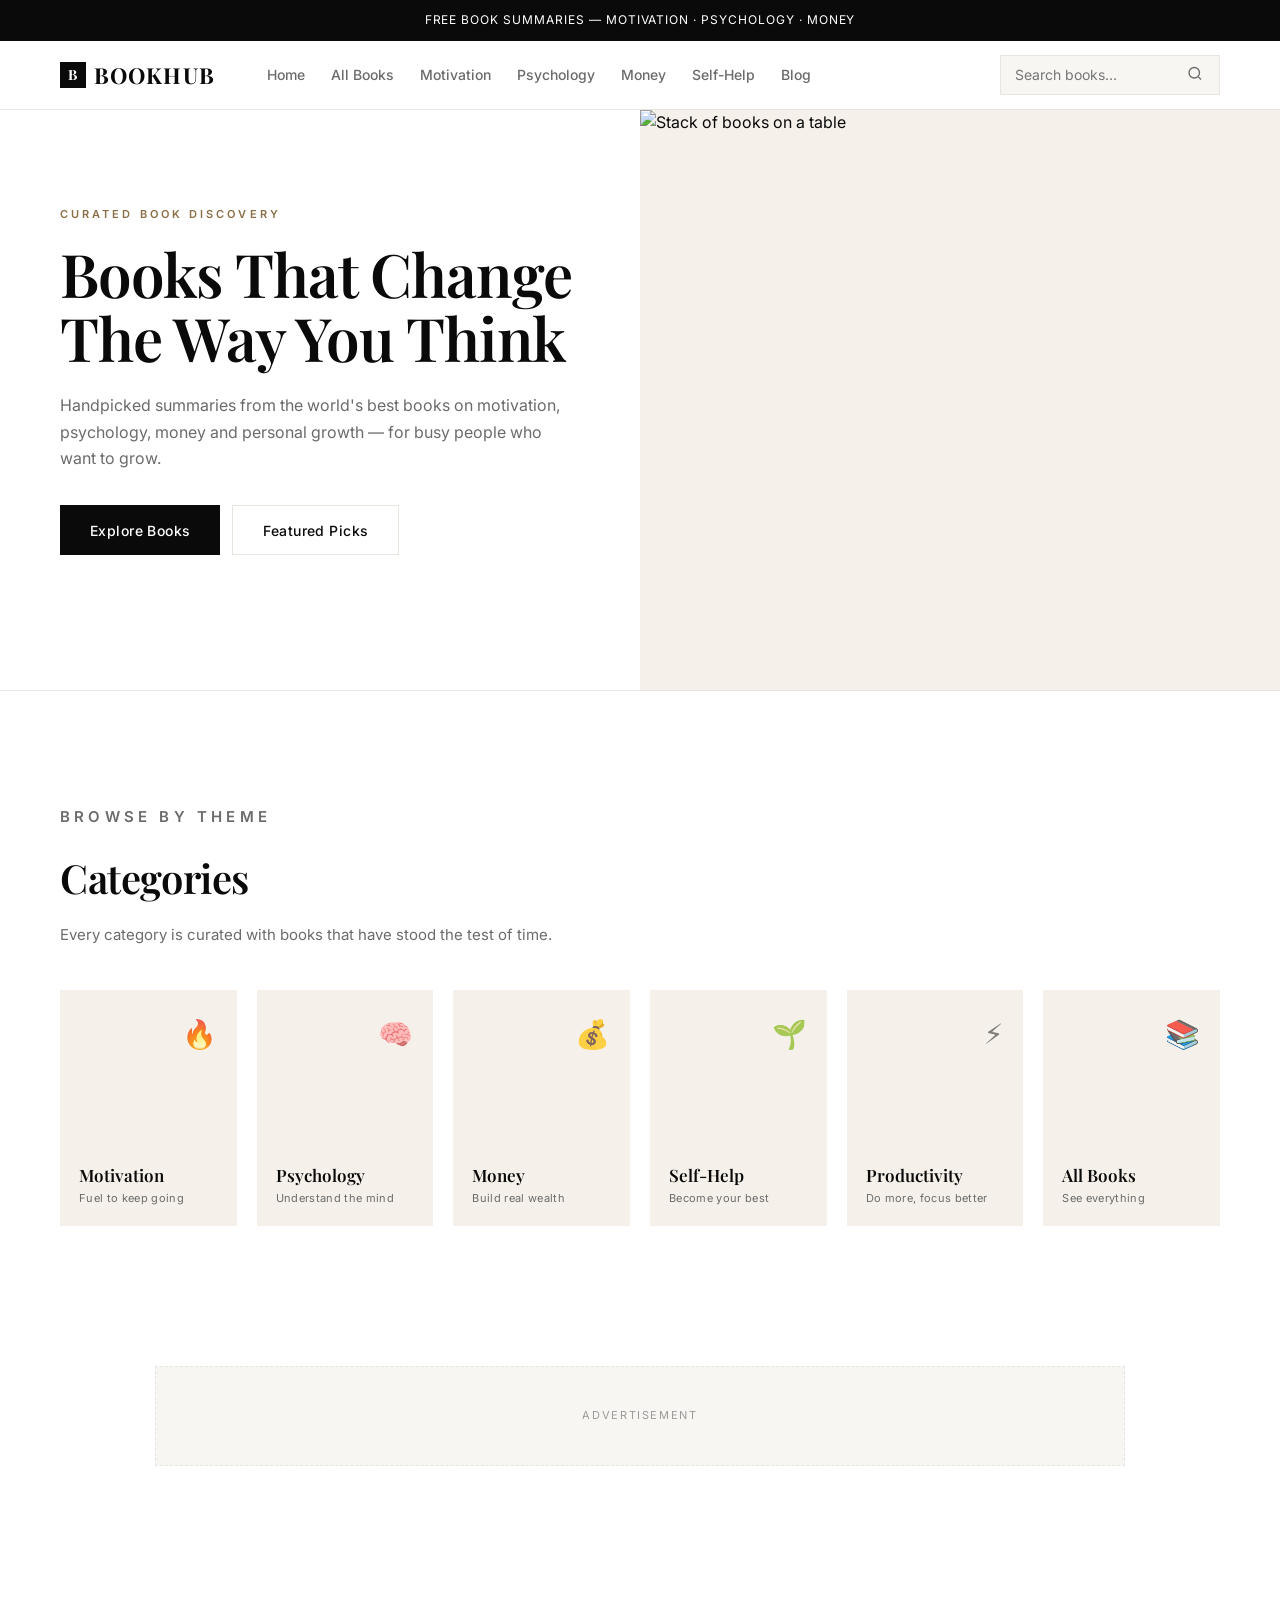
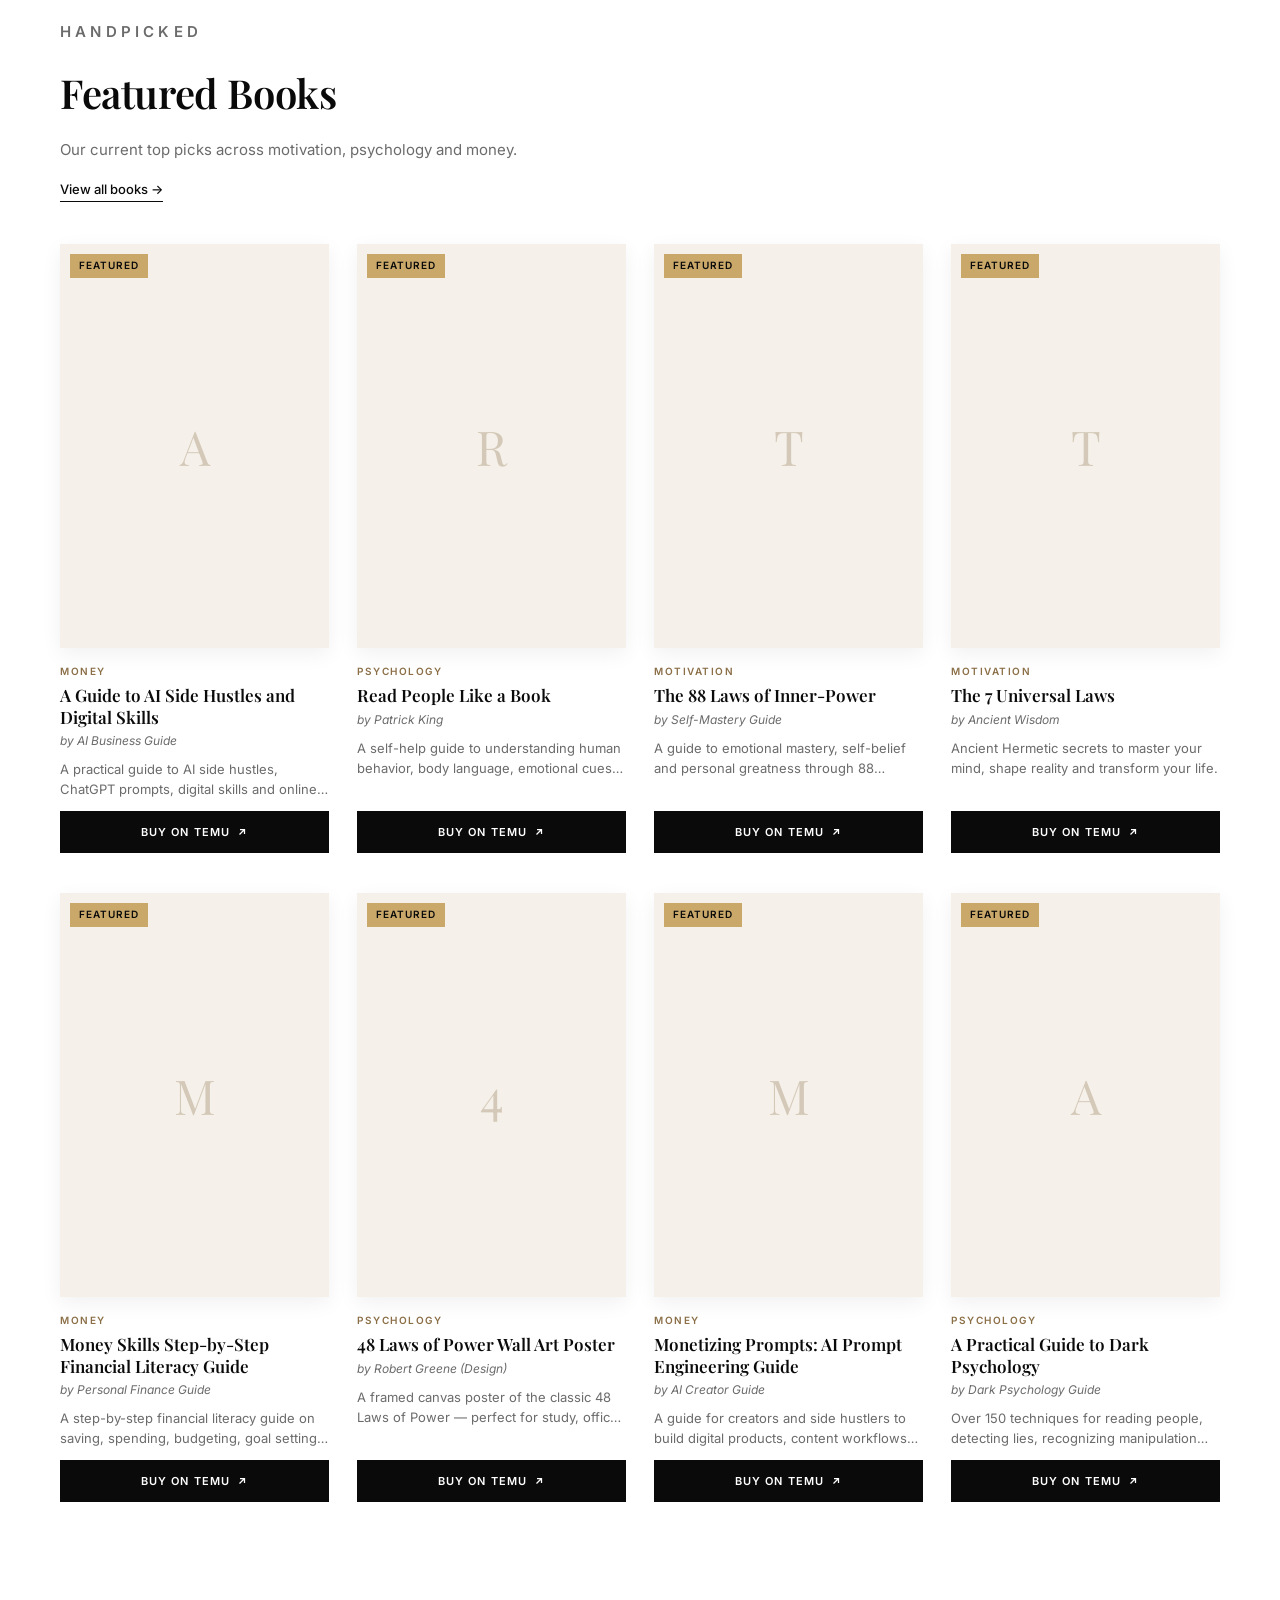
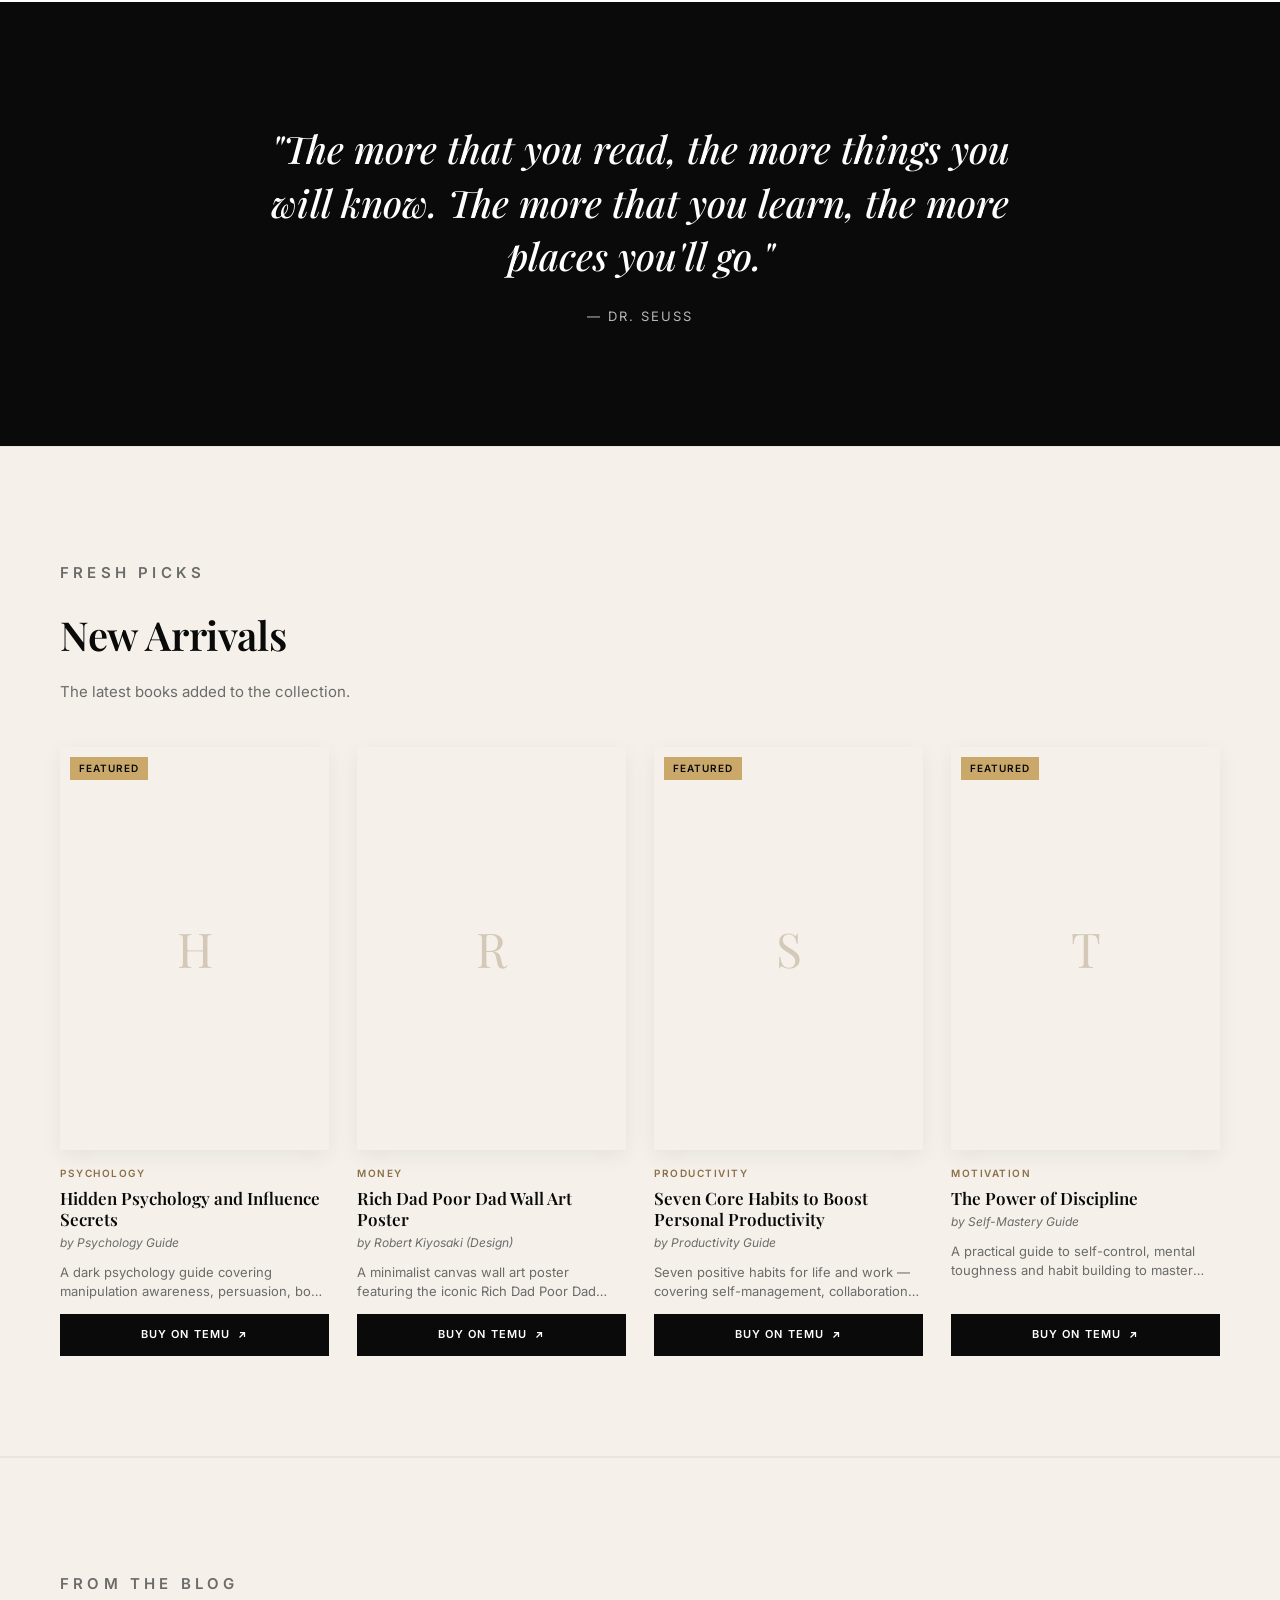
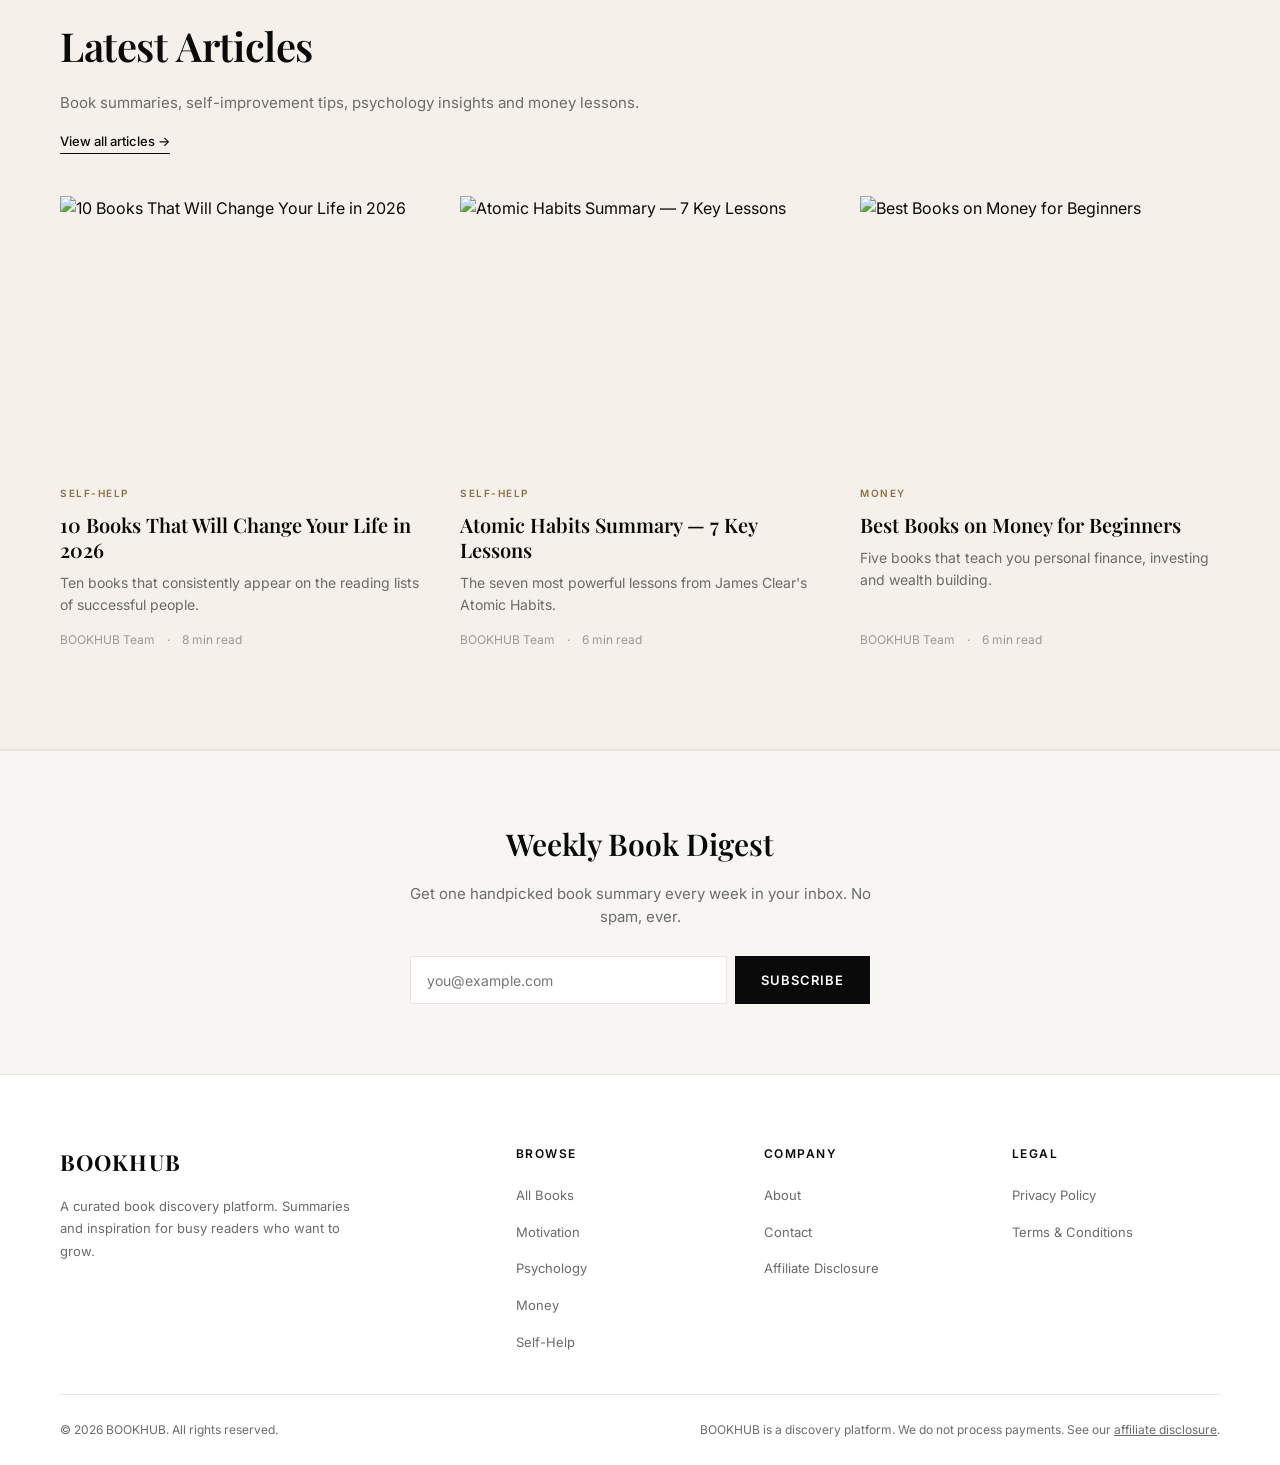
==== index.html @ 914183ea "Add blog preview styles to index.html" ====
<!DOCTYPE html>
<html lang="en">
<head>
<meta charset="UTF-8" /> 
<meta name="google-site-verification" content="kpouykQQ0sLMFYO0B4HqTZyWPnp_AxII4CMEZv9MTbM" />
<meta name="viewport" content="width=device-width, initial-scale=1.0" />
<title>BOOKHUB — Book Summaries, Motivation & Self-Improvement</title>
<meta name="description" content="BOOKHUB is a curated book discovery platform. Read summaries of the best self-help, psychology, money and motivation books." />
<meta name="theme-color" content="#ffffff" />

<!-- Open Graph -->
<meta property="og:title" content="BOOKHUB — Book Summaries & Self-Improvement" />
<meta property="og:description" content="Discover the best books on motivation, psychology and money — summarized for busy people." />
<meta property="og:type" content="website" />

<!-- Google Fonts -->
<link rel="preconnect" href="https://fonts.googleapis.com">
<link rel="preconnect" href="https://fonts.gstatic.com" crossorigin>
<link href="https://fonts.googleapis.com/css2?family=Inter:wght@400;500;600;700&family=Playfair+Display:wght@500;600;700&display=swap" rel="stylesheet">

<style>
  /* ═══════════════════════════════════════════
     CHANGE COLORS HERE (only this block)
     ═══════════════════════════════════════════ */
  :root {
    --brand: #0a0a0a;
    --accent: #8b6f47;
    --sale: #b91c1c;
    --surface: #ffffff;
    --surface-muted: #f7f6f3;
    --surface-warm: #f5f1ea;
    --border: #e8e5de;
    --ink: #0a0a0a;
    --ink-muted: #6b6b6b;
    --ink-soft: #9a9a9a;
    --gold: #c9a86a;
  }

  * { box-sizing: border-box; margin: 0; padding: 0; }

  html { scroll-behavior: smooth; -webkit-text-size-adjust: 100%; }

  body {
    font-family: 'Inter', system-ui, -apple-system, sans-serif;
    background: var(--surface);
    color: var(--ink);
    line-height: 1.55;
    -webkit-font-smoothing: antialiased;
  }

  a { color: inherit; text-decoration: none; }
  img { max-width: 100%; display: block; }
  button { font-family: inherit; cursor: pointer; border: none; background: none; }
  input, textarea { font-family: inherit; }

  .container { max-width: 1200px; margin: 0 auto; padding: 0 20px; }

  /* ═══ ANNOUNCEMENT BAR ═══ */
  .announcement {
    background: var(--brand);
    color: white;
    text-align: center;
    font-size: 12px;
    letter-spacing: 0.08em;
    padding: 11px 16px;
    text-transform: uppercase;
  }

  /* ═══ HEADER ═══ */
  header {
    position: sticky;
    top: 0;
    background: rgba(255,255,255,0.96);
    backdrop-filter: blur(12px);
    -webkit-backdrop-filter: blur(12px);
    border-bottom: 1px solid var(--border);
    z-index: 100;
  }

  .nav-inner {
    height: 68px;
    display: flex;
    align-items: center;
    gap: 12px;
  }

  .logo {
    font-family: 'Playfair Display', serif;
    font-size: 22px;
    letter-spacing: 0.05em;
    font-weight: 700;
    display: flex;
    align-items: center;
    gap: 8px;
  }

  .logo-icon {
    width: 26px;
    height: 26px;
    background: var(--brand);
    color: white;
    display: flex;
    align-items: center;
    justify-content: center;
    font-family: 'Playfair Display', serif;
    font-size: 14px;
  }

  .nav-links {
    display: none;
    gap: 26px;
    margin-left: 40px;
  }

  .nav-links a {
    font-size: 14px;
    color: var(--ink-muted);
    transition: color 0.2s;
    font-weight: 500;
  }

  .nav-links a:hover { color: var(--ink); }

  .nav-right { margin-left: auto; display: flex; gap: 12px; align-items: center; }

  .search-box { display: none; position: relative; }

  .search-box input {
    height: 40px;
    width: 220px;
    border: 1px solid var(--border);
    background: var(--surface-muted);
    padding: 0 36px 0 14px;
    font-size: 14px;
    outline: none;
    border-radius: 0;
  }

  .search-box input:focus { border-color: var(--ink); background: white; }

  .search-box button {
    position: absolute;
    right: 10px;
    top: 50%;
    transform: translateY(-50%);
    padding: 6px;
    color: var(--ink-muted);
  }

  .menu-btn { padding: 8px; display: block; }

  @media (min-width: 900px) {
    .nav-links { display: flex; }
    .search-box { display: block; }
    .menu-btn { display: none; }
  }

  /* ═══ MOBILE MENU ═══ */
  .mobile-menu {
    position: fixed;
    inset: 0;
    background: var(--surface);
    z-index: 200;
    display: none;
    flex-direction: column;
    overflow-y: auto;
  }

  .mobile-menu.open { display: flex; }

  .mobile-menu-header {
    height: 68px;
    display: flex;
    align-items: center;
    justify-content: space-between;
    padding: 0 20px;
    border-bottom: 1px solid var(--border);
    flex-shrink: 0;
  }

  .mobile-search {
    padding: 16px 20px;
    border-bottom: 1px solid var(--border);
    flex-shrink: 0;
  }

  .mobile-search input {
    width: 100%;
    height: 46px;
    border: 1px solid var(--border);
    background: var(--surface-muted);
    padding: 0 14px;
    font-size: 15px;
    outline: none;
  }

  .mobile-menu nav {
    padding: 12px 20px;
    display: flex;
    flex-direction: column;
    flex: 1;
  }

  .mobile-menu nav a {
    padding: 16px 0;
    font-size: 16px;
    border-bottom: 1px solid var(--border);
    font-weight: 500;
  }

  /* ═══ HERO ═══ */
  .hero { border-bottom: 1px solid var(--border); background: var(--surface); }

  .hero-inner { display: grid; grid-template-columns: 1fr; }

  .hero-content { padding: 56px 20px; }

  .eyebrow {
    font-size: 11px;
    letter-spacing: 0.28em;
    text-transform: uppercase;
    color: var(--accent);
    margin-bottom: 18px;
    font-weight: 600;
  }

  .hero h1 {
    font-family: 'Playfair Display', serif;
    font-size: 40px;
    line-height: 1.08;
    letter-spacing: -0.015em;
    font-weight: 600;
  }

  .hero p.lead {
    margin-top: 22px;
    color: var(--ink-muted);
    font-size: 16px;
    max-width: 500px;
    line-height: 1.65;
  }

  .hero-buttons { margin-top: 34px; display: flex; flex-wrap: wrap; gap: 12px; }

  .btn {
    display: inline-flex;
    align-items: center;
    justify-content: center;
    height: 50px;
    padding: 0 30px;
    font-size: 14px;
    letter-spacing: 0.03em;
    transition: all 0.2s;
    font-weight: 500;
  }

  .btn-primary { background: var(--brand); color: white; }
  .btn-primary:hover { background: var(--accent); }
  .btn-outline { border: 1px solid var(--border); color: var(--ink); background: white; }
  .btn-outline:hover { border-color: var(--ink); }

  .hero-image {
    aspect-ratio: 4/5;
    background: var(--surface-warm);
    position: relative;
    overflow: hidden;
    display: flex;
    align-items: center;
    justify-content: center;
  }

  .hero-image img { width: 100%; height: 100%; object-fit: cover; }

  @media (min-width: 900px) {
    .hero-inner { grid-template-columns: 1fr 1fr; }
    .hero-content { padding: 96px 60px; }
    .hero h1 { font-size: 60px; }
    .hero-image { aspect-ratio: auto; min-height: 580px; }
  }

  /* ═══ SECTIONS ═══ */
  section.block { padding: 64px 0; }

  .section-head { margin-bottom: 42px; }
  .section-head.center { text-align: center; }
  .section-head.center p { margin-left: auto; margin-right: auto; }

  .section-head h2 {
    font-family: 'Playfair Display', serif;
    font-size: 30px;
    font-weight: 600;
    margin-top: 10px;
    letter-spacing: -0.01em;
  }

  .section-head p {
    margin-top: 14px;
    color: var(--ink-muted);
    max-width: 620px;
    font-size: 15px;
    line-height: 1.65;
  }

  .section-head .action {
    display: inline-block;
    margin-top: 16px;
    font-size: 13px;
    border-bottom: 1px solid var(--ink);
    padding-bottom: 2px;
    font-weight: 500;
  }

  @media (min-width: 900px) {
    .section-head h2 { font-size: 40px; }
    section.block { padding: 100px 0; }
  }

  /* ═══ CATEGORY GRID ═══ */
  .category-grid {
    display: grid;
    grid-template-columns: repeat(2, 1fr);
    gap: 14px;
  }

  @media (min-width: 640px) {
    .category-grid { grid-template-columns: repeat(3, 1fr); gap: 20px; }
  }

  @media (min-width: 1000px) {
    .category-grid { grid-template-columns: repeat(6, 1fr); }
  }

  .category-card {
    position: relative;
    aspect-ratio: 3/4;
    background: var(--surface-warm);
    overflow: hidden;
    display: flex;
    align-items: flex-end;
    padding: 18px;
    transition: transform 0.3s;
    border: 1px solid transparent;
  }

  .category-card:hover { transform: translateY(-4px); border-color: var(--border); }

  .category-card .cat-emoji {
    position: absolute;
    top: 18px;
    right: 18px;
    font-size: 28px;
    opacity: 0.85;
  }

  .category-card h3 {
    font-family: 'Playfair Display', serif;
    font-size: 17px;
    font-weight: 600;
    line-height: 1.2;
  }

  .category-card span {
    font-size: 11px;
    color: var(--ink-muted);
    display: block;
    margin-top: 4px;
    letter-spacing: 0.03em;
  }

  /* ═══ BOOK GRID ═══ */
  .book-grid {
    display: grid;
    grid-template-columns: repeat(2, 1fr);
    gap: 20px 14px;
  }

  @media (min-width: 640px) {
    .book-grid { grid-template-columns: repeat(3, 1fr); gap: 30px 22px; }
  }

  @media (min-width: 1000px) {
    .book-grid { grid-template-columns: repeat(4, 1fr); gap: 40px 28px; }
  }

  .book-card { display: flex; flex-direction: column; cursor: pointer; }

  .book-cover {
    position: relative;
    aspect-ratio: 2/3;
    background: var(--surface-warm);
    overflow: hidden;
    box-shadow: 0 6px 20px rgba(0,0,0,0.06);
    transition: transform 0.4s, box-shadow 0.4s;
  }

  .book-card:hover .book-cover {
    transform: translateY(-6px);
    box-shadow: 0 12px 30px rgba(0,0,0,0.12);
  }

  .book-cover img { width: 100%; height: 100%; object-fit: cover; }

  .book-cover .placeholder {
    position: absolute;
    inset: 0;
    display: flex;
    align-items: center;
    justify-content: center;
    font-family: 'Playfair Display', serif;
    font-size: 48px;
    color: var(--accent);
    opacity: 0.3;
  }

  .book-badge {
    position: absolute;
    top: 10px;
    left: 10px;
    background: var(--brand);
    color: white;
    font-size: 10px;
    letter-spacing: 0.1em;
    padding: 4px 9px;
    text-transform: uppercase;
    font-weight: 600;
  }

  .book-badge.gold { background: var(--gold); color: #0a0a0a; }

  .book-info { padding-top: 16px; display: flex; flex-direction: column; flex: 1; }

  .book-category {
    font-size: 10px;
    letter-spacing: 0.15em;
    text-transform: uppercase;
    color: var(--accent);
    font-weight: 600;
    margin-bottom: 6px;
  }

  .book-info h3 {
    font-family: 'Playfair Display', serif;
    font-size: 17px;
    font-weight: 600;
    line-height: 1.25;
  }

  .book-author {
    font-size: 12px;
    color: var(--ink-muted);
    margin-top: 4px;
    font-style: italic;
  }

  .book-summary {
    margin-top: 10px;
    font-size: 13px;
    color: var(--ink-muted);
    display: -webkit-box;
    -webkit-line-clamp: 2;
    -webkit-box-orient: vertical;
    overflow: hidden;
    line-height: 1.5;
  }

  .book-price {
    margin-top: 12px;
    display: flex;
    align-items: baseline;
    gap: 8px;
    font-size: 14px;
  }

  .book-price .current { font-weight: 600; }
  .book-price .original {
    font-size: 12px;
    color: var(--ink-soft);
    text-decoration: line-through;
  }

  .book-cta {
    margin-top: 14px;
    display: inline-flex;
    align-items: center;
    justify-content: center;
    height: 42px;
    background: var(--brand);
    color: white;
    font-size: 11px;
    letter-spacing: 0.1em;
    text-transform: uppercase;
    transition: background 0.2s;
    margin-top: auto;
    font-weight: 600;
    gap: 6px;
  }

  .book-cta:hover { background: var(--accent); }

  .book-cta.disabled {
    background: var(--surface-muted);
    color: var(--ink-soft);
    cursor: not-allowed;
  }

  /* ═══ FEATURED SECTION (warm background) ═══ */
  .warm-section {
    background: var(--surface-warm);
    border-top: 1px solid var(--border);
    border-bottom: 1px solid var(--border);
  }

  /* ═══ QUOTE SECTION ═══ */
  .quote-section {
    padding: 80px 20px;
    text-align: center;
    background: var(--brand);
    color: white;
  }

  .quote-section blockquote {
    font-family: 'Playfair Display', serif;
    font-size: 26px;
    line-height: 1.4;
    max-width: 780px;
    margin: 0 auto;
    font-weight: 500;
    font-style: italic;
  }

  .quote-section cite {
    display: block;
    margin-top: 24px;
    font-size: 13px;
    letter-spacing: 0.15em;
    text-transform: uppercase;
    opacity: 0.7;
    font-style: normal;
  }

  @media (min-width: 900px) {
    .quote-section { padding: 120px 20px; }
    .quote-section blockquote { font-size: 38px; }
  }

  /* ═══ NEWSLETTER ═══ */
  .newsletter {
    background: var(--surface-muted);
    border-top: 1px solid var(--border);
    padding: 70px 0;
    text-align: center;
  }

  .newsletter h2 {
    font-family: 'Playfair Display', serif;
    font-size: 30px;
    font-weight: 600;
  }

  .newsletter p {
    margin-top: 14px;
    color: var(--ink-muted);
    max-width: 480px;
    margin-left: auto;
    margin-right: auto;
    font-size: 15px;
  }

  .newsletter form {
    margin-top: 28px;
    display: flex;
    flex-direction: column;
    gap: 8px;
    max-width: 460px;
    margin-left: auto;
    margin-right: auto;
  }

  @media (min-width: 600px) { .newsletter form { flex-direction: row; } }

  .newsletter input {
    flex: 1;
    height: 48px;
    border: 1px solid var(--border);
    background: var(--surface);
    padding: 0 16px;
    font-size: 14px;
    outline: none;
  }

  .newsletter input:focus { border-color: var(--ink); }

  .newsletter button {
    height: 48px;
    padding: 0 26px;
    background: var(--brand);
    color: white;
    font-size: 13px;
    letter-spacing: 0.08em;
    text-transform: uppercase;
    font-weight: 600;
  }

  .newsletter button:hover { background: var(--accent); }

  /* ═══ FOOTER ═══ */
  footer { border-top: 1px solid var(--border); margin-top: 0; }

  .footer-grid {
    padding: 70px 0 40px;
    display: grid;
    grid-template-columns: 1fr;
    gap: 40px;
  }

  @media (min-width: 700px) {
    .footer-grid { grid-template-columns: 2fr 1fr 1fr 1fr; }
  }

  .footer-brand {
    font-family: 'Playfair Display', serif;
    font-size: 22px;
    font-weight: 700;
    letter-spacing: 0.05em;
    margin-bottom: 16px;
  }

  .footer-desc {
    font-size: 13px;
    color: var(--ink-muted);
    max-width: 300px;
    line-height: 1.7;
  }

  .footer-col h4 {
    font-size: 12px;
    font-weight: 600;
    margin-bottom: 18px;
    letter-spacing: 0.12em;
    text-transform: uppercase;
  }

  .footer-col ul { list-style: none; display: flex; flex-direction: column; gap: 12px; }

  .footer-col a {
    font-size: 13px;
    color: var(--ink-muted);
    transition: color 0.2s;
  }

  .footer-col a:hover { color: var(--ink); }

  .footer-bottom {
    border-top: 1px solid var(--border);
    padding: 26px 0;
    font-size: 12px;
    color: var(--ink-muted);
    display: flex;
    flex-direction: column;
    gap: 10px;
    justify-content: space-between;
  }

  @media (min-width: 700px) {
    .footer-bottom { flex-direction: row; align-items: center; }
  }

  /* ═══ PAGE CONTENT (about, privacy) ═══ */
  .page-content { max-width: 780px; margin: 0 auto; padding: 70px 20px; }

  .page-content h1 {
    font-family: 'Playfair Display', serif;
    font-size: 38px;
    font-weight: 600;
    margin-bottom: 28px;
    letter-spacing: -0.01em;
  }

  .page-content h2 {
    font-family: 'Playfair Display', serif;
    font-size: 22px;
    font-weight: 600;
    margin-top: 36px;
    margin-bottom: 14px;
  }

  .page-content p {
    color: var(--ink-muted);
    margin-bottom: 18px;
    line-height: 1.75;
    font-size: 15px;
  }

  .page-content a { text-decoration: underline; color: var(--ink); }

  /* ═══ BOOK DETAIL PAGE ═══ */
  .detail-grid {
    display: grid;
    grid-template-columns: 1fr;
    gap: 36px;
    padding: 40px 0;
  }

  @media (min-width: 800px) {
    .detail-grid { grid-template-columns: 340px 1fr; gap: 60px; padding: 60px 0; }
  }

  .detail-cover {
    aspect-ratio: 2/3;
    background: var(--surface-warm);
    box-shadow: 0 12px 40px rgba(0,0,0,0.12);
    overflow: hidden;
    position: relative;
  }

  .detail-cover img { width: 100%; height: 100%; object-fit: cover; }

  .detail-cover .placeholder {
    position: absolute;
    inset: 0;
    display: flex;
    align-items: center;
    justify-content: center;
    font-family: 'Playfair Display', serif;
    font-size: 80px;
    color: var(--accent);
    opacity: 0.3;
  }

  .detail-info h1 {
    font-family: 'Playfair Display', serif;
    font-size: 36px;
    font-weight: 600;
    line-height: 1.15;
    letter-spacing: -0.01em;
  }

  @media (min-width: 800px) { .detail-info h1 { font-size: 46px; } }

  .detail-author {
    margin-top: 12px;
    font-size: 15px;
    color: var(--ink-muted);
    font-style: italic;
  }

  .detail-meta {
    margin-top: 24px;
    display: flex;
    flex-wrap: wrap;
    gap: 10px;
  }

  .tag {
    font-size: 11px;
    letter-spacing: 0.12em;
    text-transform: uppercase;
    padding: 6px 12px;
    background: var(--surface-muted);
    border: 1px solid var(--border);
    font-weight: 600;
  }

  .detail-summary {
    margin-top: 28px;
    font-size: 16px;
    color: var(--ink-muted);
    line-height: 1.75;
  }

  .detail-full {
    margin-top: 26px;
    font-size: 15px;
    color: var(--ink);
    line-height: 1.8;
  }

  .detail-full h3 {
    font-family: 'Playfair Display', serif;
    font-size: 20px;
    font-weight: 600;
    margin-top: 28px;
    margin-bottom: 12px;
  }

  .detail-full ul { margin-left: 20px; margin-top: 10px; }
  .detail-full li { margin-bottom: 8px; color: var(--ink-muted); }

  .detail-cta-block {
    margin-top: 34px;
    padding: 26px;
    background: var(--surface-muted);
    border: 1px solid var(--border);
  }

  .detail-price {
    display: flex;
    align-items: baseline;
    gap: 10px;
    margin-bottom: 16px;
  }

  .detail-price .current {
    font-size: 26px;
    font-weight: 700;
    font-family: 'Playfair Display', serif;
  }

  .detail-price .original {
    font-size: 15px;
    color: var(--ink-soft);
    text-decoration: line-through;
  }

  .detail-price .save {
    font-size: 12px;
    color: var(--sale);
    font-weight: 600;
    letter-spacing: 0.05em;
    text-transform: uppercase;
  }

  .detail-cta {
    display: inline-flex;
    align-items: center;
    justify-content: center;
    gap: 8px;
    height: 56px;
    padding: 0 40px;
    background: var(--brand);
    color: white;
    font-size: 13px;
    letter-spacing: 0.12em;
    text-transform: uppercase;
    font-weight: 600;
    transition: background 0.2s;
    width: 100%;
  }

  .detail-cta:hover { background: var(--accent); }

  .detail-note {
    margin-top: 14px;
    font-size: 12px;
    color: var(--ink-soft);
    line-height: 1.6;
  }

  .back-btn {
    display: inline-flex;
    align-items: center;
    gap: 6px;
    font-size: 13px;
    color: var(--ink-muted);
    margin-bottom: 24px;
    cursor: pointer;
    font-weight: 500;
  }

  .back-btn:hover { color: var(--ink); }

  /* ═══ AD SLOT ═══ */
  .ad-slot {
    max-width: 970px;
    margin: 40px auto;
    padding: 20px;
    border: 1px dashed var(--border);
    text-align: center;
    color: var(--ink-soft);
    font-size: 11px;
    letter-spacing: 0.15em;
    text-transform: uppercase;
    min-height: 100px;
    display: flex;
    align-items: center;
    justify-content: center;
    background: var(--surface-muted);
  }

  /* ═══ PAGE VISIBILITY ═══ */
  .page { display: none; }
  .page.active { display: block; }

  /* ═══ FILTER BAR ═══ */
  .filter-bar {
    display: flex;
    flex-wrap: wrap;
    gap: 8px;
    margin-bottom: 32px;
    padding-bottom: 24px;
    border-bottom: 1px solid var(--border);
  }

  .filter-btn {
    font-size: 12px;
    letter-spacing: 0.08em;
    text-transform: uppercase;
    padding: 9px 16px;
    border: 1px solid var(--border);
    background: var(--surface);
    color: var(--ink-muted);
    font-weight: 600;
    transition: all 0.2s;
  }

  .filter-btn:hover { border-color: var(--ink); color: var(--ink); }
  .filter-btn.active { background: var(--brand); color: white; border-color: var(--brand); }

  /* ═══ EMPTY STATE ═══ */
  .empty-state {
    text-align: center;
    padding: 80px 20px;
    color: var(--ink-muted);
  }

  .empty-state h3 {
    font-family: 'Playfair Display', serif;
    font-size: 22px;
    margin-bottom: 10px;
    color: var(--ink);
    font-weight: 600;
  }

/* ═══ BLOG PREVIEW (homepage) ═══ */
.blog-preview-grid {
  display: grid;
  grid-template-columns: 1fr;
  gap: 28px;
}

@media (min-width: 640px) {
  .blog-preview-grid { grid-template-columns: repeat(2, 1fr); }
}

@media (min-width: 1000px) {
  .blog-preview-grid { grid-template-columns: repeat(3, 1fr); gap: 40px; }
}

.blog-preview-card {
  display: flex;
  flex-direction: column;
  cursor: pointer;
  transition: transform 0.3s;
}

.blog-preview-card:hover { transform: translateY(-4px); }

.blog-preview-cover {
  position: relative;
  aspect-ratio: 4/3;
  background: var(--surface-warm);
  overflow: hidden;
  margin-bottom: 20px;
}

.blog-preview-cover img {
  width: 100%;
  height: 100%;
  object-fit: cover;
  transition: transform 0.5s;
}

.blog-preview-card:hover .blog-preview-cover img { transform: scale(1.04); }

.blog-preview-cat {
  font-size: 10px;
  letter-spacing: 0.15em;
  text-transform: uppercase;
  color: var(--accent);
  font-weight: 600;
  margin-bottom: 10px;
}

.blog-preview-card h3 {
  font-family: 'Playfair Display', serif;
  font-size: 20px;
  font-weight: 600;
  line-height: 1.25;
  margin-bottom: 10px;
}

.blog-preview-card p {
  font-size: 14px;
  color: var(--ink-muted);
  line-height: 1.6;
  margin-bottom: 14px;
  display: -webkit-box;
  -webkit-line-clamp: 3;
  -webkit-box-orient: vertical;
  overflow: hidden;
}

.blog-preview-meta {
  font-size: 12px;
  color: var(--ink-soft);
  display: flex;
  gap: 12px;
  margin-top: auto;
}
/* ═══ BLOG PREVIEW (homepage) ═══ */
.blog-preview-grid {
  display: grid;
  grid-template-columns: 1fr;
  gap: 28px;
}

@media (min-width: 640px) {
  .blog-preview-grid { grid-template-columns: repeat(2, 1fr); }
}

@media (min-width: 1000px) {
  .blog-preview-grid { grid-template-columns: repeat(3, 1fr); gap: 40px; }
}

.blog-preview-card {
  display: flex;
  flex-direction: column;
  cursor: pointer;
  transition: transform 0.3s;
}

.blog-preview-card:hover { transform: translateY(-4px); }

.blog-preview-cover {
  position: relative;
  aspect-ratio: 4/3;
  background: var(--surface-warm);
  overflow: hidden;
  margin-bottom: 20px;
}

.blog-preview-cover img {
  width: 100%;
  height: 100%;
  object-fit: cover;
  transition: transform 0.5s;
}

.blog-preview-card:hover .blog-preview-cover img { transform: scale(1.04); }

.blog-preview-cat {
  font-size: 10px;
  letter-spacing: 0.15em;
  text-transform: uppercase;
  color: var(--accent);
  font-weight: 600;
  margin-bottom: 10px;
}

.blog-preview-card h3 {
  font-family: 'Playfair Display', serif;
  font-size: 20px;
  font-weight: 600;
  line-height: 1.25;
  margin-bottom: 10px;
}

.blog-preview-card p {
  font-size: 14px;
  color: var(--ink-muted);
  line-height: 1.6;
  margin-bottom: 14px;
  display: -webkit-box;
  -webkit-line-clamp: 3;
  -webkit-box-orient: vertical;
  overflow: hidden;
}

.blog-preview-meta {
  font-size: 12px;
  color: var(--ink-soft);
  display: flex;
  gap: 12px;
  margin-top: auto;
}
</style>

<script data-cfasync="false" src="https://abscloud.org/1/b80e8bf779e5941a3494ea3921bbb76c"></script>
  
</head>
<body>

<!-- ═══ ANNOUNCEMENT ═══ -->
<div class="announcement">Free Book Summaries — Motivation · Psychology · Money</div>

<!-- ═══ HEADER ═══ -->
<header>
  <div class="container nav-inner">
    <button class="menu-btn" onclick="openMenu()" aria-label="Menu">
      <svg width="22" height="22" viewBox="0 0 24 24" fill="none" stroke="currentColor" stroke-width="1.8">
        <path d="M3 6h18M3 12h18M3 18h18"/>
      </svg>
    </button>

    <a href="#" onclick="goHome(); return false;" class="logo">
      <span class="logo-icon">B</span>
      BOOKHUB
    </a>

    <nav class="nav-links">
      <a href="#" onclick="goHome(); return false;">Home</a>
      <a href="#" onclick="goBooks(''); return false;">All Books</a>
      <a href="#" onclick="goBooks('Motivation'); return false;">Motivation</a>
      <a href="#" onclick="goBooks('Psychology'); return false;">Psychology</a>
      <a href="#" onclick="goBooks('Money'); return false;">Money</a>
      <a href="#" onclick="goBooks('Self-Help'); return false;">Self-Help</a>
      <a href="blog.html">Blog</a>
     </nav>

    <div class="nav-right">
      <div class="search-box">
        <input type="search" id="searchInputDesktop" placeholder="Search books…" oninput="handleSearch(this.value)" />
        <button aria-label="Search">
          <svg width="18" height="18" viewBox="0 0 24 24" fill="none" stroke="currentColor" stroke-width="1.8">
            <circle cx="11" cy="11" r="7"/>
            <path d="m20 20-3.5-3.5"/>
          </svg>
        </button>
      </div>
    </div>
  </div>
</header>

<!-- ═══ MOBILE MENU ═══ -->
<div class="mobile-menu" id="mobileMenu">
  <div class="mobile-menu-header">
    <span class="logo"><span class="logo-icon">B</span> BOOKHUB</span>
    <button onclick="closeMenu()" aria-label="Close" style="padding:8px;">
      <svg width="22" height="22" viewBox="0 0 24 24" fill="none" stroke="currentColor" stroke-width="1.8">
        <path d="M6 6l12 12M18 6 6 18"/>
      </svg>
    </button>
  </div>
  <div class="mobile-search">
    <input type="search" placeholder="Search books…" oninput="handleSearch(this.value)" />
  </div>
  <nav>
    <a href="#" onclick="goHome(); closeMenu(); return false;">Home</a>
    <a href="#" onclick="goBooks(''); closeMenu(); return false;">All Books</a>
    <a href="#" onclick="goBooks('Motivation'); closeMenu(); return false;">Motivation</a>
    <a href="#" onclick="goBooks('Psychology'); closeMenu(); return false;">Psychology</a>
    <a href="#" onclick="goBooks('Money'); closeMenu(); return false;">Money</a>
    <a href="#" onclick="goBooks('Self-Help'); closeMenu(); return false;">Self-Help</a>
    <a href="#" onclick="goBooks('Productivity'); closeMenu(); return false;">Productivity</a>
    <a href="#" onclick="showPage('about'); closeMenu(); return false;">About</a>
    <a href="#" onclick="showPage('contact'); closeMenu(); return false;">Contact</a>
  </nav>
</div>

<!-- ═══════════════════════════════════════════
     HOME PAGE
     ═══════════════════════════════════════════ -->
<div class="page active" id="page-home">

  <!-- HERO -->
  <section class="hero">
    <div class="hero-inner">
      <div class="hero-content">
        <p class="eyebrow">Curated Book Discovery</p>
        <h1>Books That Change The Way You Think</h1>
        <p class="lead">Handpicked summaries from the world's best books on motivation, psychology, money and personal growth — for busy people who want to grow.</p>
        <div class="hero-buttons">
          <a href="#" class="btn btn-primary" onclick="goBooks(''); return false;">Explore Books</a>
          <a href="#" class="btn btn-outline" onclick="scrollToSection('featured'); return false;">Featured Picks</a>
        </div>
      </div>
      <div class="hero-image">
        <img src="https://images.unsplash.com/photo-1544947950-fa07a98d237f?w=1200&q=80" alt="Stack of books on a table" />
      </div>
    </div>
  </section>

  <!-- CATEGORIES -->
  <section class="block">
    <div class="container">
      <div class="section-head">
        <p class="eyebrow">Browse By Theme</p>
        <h2>Categories</h2>
        <p>Every category is curated with books that have stood the test of time.</p>
      </div>
      <div class="category-grid" id="categoryGrid"></div>
    </div>
  </section>

  <!-- AD SLOT 1 -->
  <div class="container">
    <div class="ad-slot">Advertisement</div>
  </div>

  <!-- FEATURED BOOKS -->
  <section class="block" id="featured">
    <div class="container">
      <div class="section-head">
        <p class="eyebrow">Handpicked</p>
        <h2>Featured Books</h2>
        <p>Our current top picks across motivation, psychology and money.</p>
        <a href="#" class="action" onclick="goBooks(''); return false;">View all books →</a>
      </div>
      <div class="book-grid" id="featuredGrid"></div>
    </div>
  </section>

  <!-- QUOTE -->
  <section class="quote-section">
    <blockquote>
      "The more that you read, the more things you will know. The more that you learn, the more places you'll go."
    </blockquote>
    <cite>— Dr. Seuss</cite>
  </section>

  <!-- NEW ARRIVALS (warm bg) -->
  <section class="block warm-section">
    <div class="container">
      <div class="section-head">
        <p class="eyebrow">Fresh Picks</p>
        <h2>New Arrivals</h2>
        <p>The latest books added to the collection.</p>
      </div>
      <div class="book-grid" id="newGrid"></div>
    </div>
  </section>
  
 <!-- ═══ BLOG SECTION ═══ -->
 <section class="block warm-section">
   <div class="container">
     <div class="section-head">
      <p class="eyebrow">From The Blog</p>
      <h2>Latest Articles</h2>
      <p>Book summaries, self-improvement tips, psychology insights and money lessons.</p>
      <a href="blog.html" class="action">View all articles →</a>
     </div>
     <div class="blog-preview-grid" id="blogPreviewGrid"></div>
   </div>
 </section>

  <!-- NEWSLETTER -->
  <section class="newsletter">
    <div class="container">
      <h2>Weekly Book Digest</h2>
      <p>Get one handpicked book summary every week in your inbox. No spam, ever.</p>
      <form onsubmit="handleNewsletter(event)">
        <input type="email" placeholder="you@example.com" required />
        <button type="submit">Subscribe</button>
      </form>
      <p id="newsletterMsg" style="display:none; margin-top:14px; font-size:13px; color: var(--ink-muted);"></p>
    </div>
  </section>
</div>

<!-- ═══════════════════════════════════════════
     BOOKS PAGE
     ═══════════════════════════════════════════ -->
<div class="page" id="page-books">
  <div class="container" style="padding: 50px 20px 80px;">
    <div class="section-head">
      <p class="eyebrow">Catalogue</p>
      <h2 id="booksTitle">All Books</h2>
      <p id="booksSubtitle">Every book is summarized for busy readers. Links go to the retailer.</p>
    </div>

    <div class="filter-bar" id="filterBar"></div>

    <div class="book-grid" id="booksGrid"></div>

    <div id="booksEmpty" style="display:none;">
      <div class="empty-state">
        <h3>No books found</h3>
        <p>Try a different category or search term.</p>
      </div>
    </div>
  </div>
</div>

<!-- ═══════════════════════════════════════════
     BOOK DETAIL PAGE
     ═══════════════════════════════════════════ -->
<div class="page" id="page-detail">
  <div class="container">
    <span class="back-btn" onclick="goBooks('');">
      <svg width="14" height="14" viewBox="0 0 24 24" fill="none" stroke="currentColor" stroke-width="2">
        <path d="M15 18l-6-6 6-6"/>
      </svg>
      Back to books
    </span>
    <div class="detail-grid" id="detailGrid"></div>
  </div>
</div>

<!-- ═══════════════════════════════════════════
     ABOUT
     ═══════════════════════════════════════════ -->
<div class="page" id="page-about">
  <div class="page-content">
    <h1>About BOOKHUB</h1>
    <p>BOOKHUB is an independent book discovery platform. We research and summarize books on motivation, psychology, money, productivity and personal growth — so busy readers can decide what to read next.</p>
    <p>We do not sell books ourselves. We do not process payments and we do not ship orders. When you click a "Buy on Temu" button, you are redirected to Temu to complete your purchase directly with them.</p>
    <p>Some links on this site are affiliate links. If you make a qualifying purchase through one of those links, we may earn a commission at no extra cost to you. This supports the site. See our <a href="#" onclick="showPage('affiliate-disclosure'); return false;">affiliate disclosure</a>.</p>
    <p>Book summaries are written in our own words and are intended as a discovery aid. We encourage you to purchase the full book to get the complete value.</p>
    <p>If you have any questions or corrections, please <a href="#" onclick="showPage('contact'); return false;">get in touch</a>.</p>
  </div>
</div>

<!-- ═══ CONTACT ═══ -->
<div class="page" id="page-contact">
  <div class="page-content">
    <h1>Contact</h1>
    <p>For questions, corrections or partnership enquiries, email us at:</p>
    <p><a href="mailto:hello@bookhub.example">hello@bookhub.example</a></p>
    <p>We aim to respond within a few business days. Please include the book title if your message is about a specific book.</p>
  </div>
</div>

<!-- ═══ PRIVACY ═══ -->
<div class="page" id="page-privacy-policy">
  <div class="page-content">
    <h1>Privacy Policy</h1>
    <p>This policy explains how BOOKHUB handles information.</p>
    <h2>Information we collect</h2>
    <p>We do not require accounts. We do not collect payment information. When you click an outbound affiliate link, the destination retailer may collect data under their own privacy policy.</p>
    <h2>Analytics</h2>
    <p>When analytics is enabled, we record anonymous events such as page views, search queries and outbound clicks. This is used to understand which content is useful. No personal information is required.</p>
    <h2>Cookies</h2>
    <p>Third-party services we may use (analytics, advertising, affiliate networks) may set cookies. You can block cookies in your browser settings.</p>
    <h2>Contact</h2>
    <p>Questions? Email <a href="mailto:hello@bookhub.example">hello@bookhub.example</a>.</p>
  </div>
</div>

<!-- ═══ TERMS ═══ -->
<div class="page" id="page-terms">
  <div class="page-content">
    <h1>Terms & Conditions</h1>
    <p>By using BOOKHUB you agree to these terms. If you do not agree, please do not use the site.</p>
    <h2>Nature of the service</h2>
    <p>BOOKHUB is a book discovery platform. We do not sell books, process payments, ship orders or manage returns. All transactions take place on the retailer's website.</p>
    <h2>Content</h2>
    <p>Summaries and descriptions are original, created for discovery purposes. They are not a substitute for reading the full book. Book titles, covers and author names are the property of their respective owners.</p>
    <h2>Affiliate links</h2>
    <p>Some links on this site are affiliate links. See our <a href="#" onclick="showPage('affiliate-disclosure'); return false;">affiliate disclosure</a>.</p>
    <h2>Liability</h2>
    <p>We provide this site "as is". We are not responsible for the products, services, content or conduct of retailers linked from this site.</p>
  </div>
</div>

<!-- ═══ AFFILIATE DISCLOSURE ═══ -->
<div class="page" id="page-affiliate-disclosure">
  <div class="page-content">
    <h1>Affiliate Disclosure</h1>
    <p>BOOKHUB participates in affiliate programmes. This means that some of the links you see on this site are affiliate links.</p>
    <p>If you click an affiliate link and make a qualifying purchase, the retailer may pay us a commission. This comes at no additional cost to you.</p>
    <p>We do not sell books ourselves and we do not process payments. All purchases are completed on the retailer's website under their terms and policies.</p>
    <p>Our editorial decisions are independent. We only feature books we have decided are worth sharing. Affiliate relationships do not determine which books appear on the site.</p>
    <p>If you have any questions about how affiliate links work here, please <a href="#" onclick="showPage('contact'); return false;">contact us</a>.</p>
  </div>
</div>

<!-- ═══ FOOTER ═══ -->
<footer>
  <div class="container">
    <div class="footer-grid">
      <div>
        <div class="footer-brand">BOOKHUB</div>
        <p class="footer-desc">A curated book discovery platform. Summaries and inspiration for busy readers who want to grow.</p>
      </div>
      <div class="footer-col">
        <h4>Browse</h4>
        <ul>
          <li><a href="#" onclick="goBooks(''); return false;">All Books</a></li>
          <li><a href="#" onclick="goBooks('Motivation'); return false;">Motivation</a></li>
          <li><a href="#" onclick="goBooks('Psychology'); return false;">Psychology</a></li>
          <li><a href="#" onclick="goBooks('Money'); return false;">Money</a></li>
          <li><a href="#" onclick="goBooks('Self-Help'); return false;">Self-Help</a></li>
        </ul>
      </div>
      <div class="footer-col">
        <h4>Company</h4>
        <ul>
          <li><a href="#" onclick="showPage('about'); return false;">About</a></li>
          <li><a href="#" onclick="showPage('contact'); return false;">Contact</a></li>
          <li><a href="#" onclick="showPage('affiliate-disclosure'); return false;">Affiliate Disclosure</a></li>
        </ul>
      </div>
      <div class="footer-col">
        <h4>Legal</h4>
        <ul>
          <li><a href="#" onclick="showPage('privacy-policy'); return false;">Privacy Policy</a></li>
          <li><a href="#" onclick="showPage('terms'); return false;">Terms & Conditions</a></li>
        </ul>
      </div>
    </div>
    <div class="footer-bottom">
      <p>© <span id="year"></span> BOOKHUB. All rights reserved.</p>
      <p>BOOKHUB is a discovery platform. We do not process payments. See our <a href="#" onclick="showPage('affiliate-disclosure'); return false;" style="text-decoration: underline;">affiliate disclosure</a>.</p>
    </div>
  </div>
</footer>

<script>
/* ═══════════════════════════════════════════════════════════════
   ▓▓▓ BOOK DATA — YAHAN BOOKS ADD KARO ▓▓▓
   ═══════════════════════════════════════════════════════════════

   NAYI BOOK ADD KARNE KE LIYE:
   1. Neeche wala ek block copy karo (curly braces { } ke saath)
   2. Comma laga ke is list ke aakhir mein paste karo
   3. Har field ko bharo
   4. Save karo — website update ho jayegi

   HAR BOOK MEIN YE FIELDS HAIN:

   id           → unique number/naam (jaise "1", "2", "atomic-habits")
   title        → book ka naam
   author       → author ka naam
   category     → "Motivation", "Psychology", "Money", "Self-Help", "Productivity"
   summary      → 1-2 line ka short summary (card pe dikhta hai)
   description  → poora summary (detail page pe)
   keyPoints    → list of 3-5 key points (array)
   cover        → image URL ya /images/books/xxx.jpg
   price        → current price (jaise "$12.99")
   originalPrice→ original price (agar discount hai to)
   currency     → "$" ya "Rs" ya "₹"
   affiliateUrl → AMAZON AFFILIATE LINK YAHAN DAALO
   featured     → true karo agar home page pe dikhana hai
   tags         → keywords (array)
   ═══════════════════════════════════════════════════════════════ */
  

const BOOKS = [
  {
    id: "1",
    title: "A Guide to AI Side Hustles and Digital Skills",
    author: "AI Business Guide",
    category: "Money",
    summary: "A practical guide to AI side hustles, ChatGPT prompts, digital skills and online money-making methods for beginners.",
    description: "This guide teaches you how to use AI tools like ChatGPT to build real side income online. It covers AI applications, prompt writing, content creation, freelancing, and productivity systems. Perfect for beginners who want to turn AI skills into real income.",
    keyPoints: [
      "Learn practical AI tools and ChatGPT prompts",
      "Discover online money-making methods for beginners",
      "Build digital skills that are in demand",
      "Use AI for content creation and productivity",
      "Step-by-step guidance for starting an AI side hustle"
    ],
    cover: "https://img.kwcdn.com/product/fancy/9e08a3b7-ac8c-4315-93fc-22d2b3f2e984.jpg",
    price: "",
    currency: "$",
    affiliateUrl: "https://temu.to/k/e5i8i5xma85",
    featured: true,
    tags: ["ai", "money", "chatgpt", "side-hustle", "digital-skills"]
  },
  {
    id: "2",
    title: "Read People Like a Book",
    author: "Patrick King",
    category: "Psychology",
    summary: "A self-help guide to understanding human behavior, body language, emotional cues and social intelligence.",
    description: "Read People Like a Book teaches you the subtle cues that reveal what people are really thinking. From body language to verbal patterns, this book gives you tools to understand anyone in any situation and build deeper connections.",
    keyPoints: [
      "Body language reveals more than words",
      "Learn to read emotional cues and micro-expressions",
      "Understand human behavior patterns",
      "Improve communication and social intelligence",
      "Build deeper connections through empathy"
    ],
    cover: "https://img.kwcdn.com/product/open/66c02a4ef5aa4e81accc63a70b41898e-goods.jpeg",
    price: "",
    currency: "$",
    affiliateUrl: "https://temu.to/k/erdd0z3bq43",
    featured: true,
    tags: ["psychology", "body-language", "communication", "social-skills"]
  },
  {
    id: "3",
    title: "The 88 Laws of Inner-Power",
    author: "Self-Mastery Guide",
    category: "Motivation",
    summary: "A guide to emotional mastery, self-belief and personal greatness through 88 timeless laws.",
    description: "The 88 Laws of Inner-Power explores the mental and emotional principles that drive personal greatness. From self-belief to emotional control, this book gives you a framework to build inner strength and unlock your potential.",
    keyPoints: [
      "Emotional mastery is the foundation of power",
      "Self-belief drives real success",
      "Inner strength comes from daily discipline",
      "Greatness is built, not born",
      "Master your mind to master your life"
    ],
    cover: "https://img.kwcdn.com/product/fancy/b32369d6-d195-4ff7-b8dd-0709f19834a5.jpg",
    price: "",
    currency: "$",
    affiliateUrl: "https://temu.to/k/eo6ug2r2sxq",
    featured: true,
    tags: ["motivation", "self-mastery", "inner-power", "mindset"]
  },
  {
    id: "4",
    title: "The 7 Universal Laws",
    author: "Ancient Wisdom",
    category: "Motivation",
    summary: "Ancient Hermetic secrets to master your mind, shape reality and transform your life.",
    description: "The 7 Universal Laws explores ancient Hermetic principles that many believe shape reality. From the law of attraction to the law of rhythm, this spiritual self-help book gives you a framework for personal transformation.",
    keyPoints: [
      "Universal laws govern success and mindset",
      "The law of attraction responds to your energy",
      "Hermetic principles shape your reality",
      "Manifestation begins with inner alignment",
      "Personal transformation starts from within"
    ],
    cover: "https://img.kwcdn.com/product/fancy/8f0a2224-89d2-48c9-b153-645d96bbe564.jpg",
    price: "",
    currency: "$",
    affiliateUrl: "https://temu.to/k/edha3l7sdzb",
    featured: true,
    tags: ["motivation", "spirituality", "hermetic", "manifestation"]
  },
  {
    id: "5",
    title: "Money Skills Step-by-Step Financial Literacy Guide",
    author: "Personal Finance Guide",
    category: "Money",
    summary: "A step-by-step financial literacy guide on saving, spending, budgeting, goal setting and money journaling.",
    description: "This practical financial literacy guide teaches you how to manage money effectively. From saving and budgeting to goal setting and money journaling, it is designed for beginners who want to build healthy financial habits.",
    keyPoints: [
      "Learn to save and spend wisely",
      "Create and follow a personal budget",
      "Set and achieve financial goals",
      "Use money journaling to track progress",
      "Build lasting financial literacy habits"
    ],
    cover: "https://img.kwcdn.com/product/fancy/6ed386f6-931b-48d0-9ac6-e5b4b6141c87.jpg",
    price: "",
    currency: "$",
    affiliateUrl: "https://temu.to/k/ezav1oaw8ek",
    featured: true,
    tags: ["money", "finance", "budgeting", "financial-literacy"]
  },
  {
    id: "6",
    title: "Build Passive Income with AI",
    author: "Digital Business Guide",
    category: "Money",
    summary: "Join the digital golden rush — build passive income with AI even without code or budget.",
    description: "Build Passive Income with AI teaches you how to create automated income streams using modern AI tools. Whether you have no coding skills or a small budget, this guide shows you practical ways to build passive income online.",
    keyPoints: [
      "Build passive income without coding",
      "Use AI tools to automate income streams",
      "Start small even with limited budget",
      "Learn digital business fundamentals",
      "Join the AI income revolution early"
    ],
    cover: "https://img.kwcdn.com/product/fancy/9e08a3b7-ac8c-4315-93fc-22d2b3f2e984.jpg",
    price: "",
    currency: "$",
    affiliateUrl: "https://temu.to/k/es5if7h9ric",
    featured: false,
    tags: ["ai", "money", "passive-income", "business"]
  },
  {
  id: "7",
  title: "48 Laws of Power Wall Art Poster",
  author: "Robert Greene (Design)",
  category: "Psychology",
  summary: "A framed canvas poster of the classic 48 Laws of Power — perfect for study, office and home decor.",
  description: "A beautifully framed wall art poster featuring the iconic 48 Laws of Power design. Ideal for anyone who values power dynamics, psychology, strategy and self-mastery. Perfect decor for living rooms, bedrooms, offices, studios and study spaces. Makes a thoughtful gift for readers, entrepreneurs and strategists.",
  keyPoints: [
    "Framed canvas art — ready to hang",
    "Iconic 48 Laws of Power design",
    "Great for office, study and home decor",
    "Perfect gift for readers and strategists",
    "Adds depth to any minimalist space"
  ],
  cover: "https://img.kwcdn.com/product/fancy/3a4d38bb-79cb-426a-8d28-2df74ca3a98e.jpg",
  price: "",
  currency: "$",
  affiliateUrl: "https://temu.to/k/e8m0u8sfybh",
  featured: true,
  tags: ["psychology", "power", "wall-art", "decor", "robert-greene"]
},
{
  id: "8",
  title: "Monetizing Prompts: AI Prompt Engineering Guide",
  author: "AI Creator Guide",
  category: "Money",
  summary: "A guide for creators and side hustlers to build digital products, content workflows and audience growth using AI prompts.",
  description: "This guide is built for creators, freelancers and side hustlers who want to turn AI prompts into real income. It covers prompt engineering, building digital products, content workflows, audience growth strategies and how to tap into the creator economy. If you want to monetize AI skills without complex tech, this is your starting point.",
  keyPoints: [
    "Master AI prompt engineering for real output",
    "Build digital products you can sell",
    "Create content workflows that scale",
    "Grow your audience with AI-powered systems",
    "Monetize in the creator economy step by step"
  ],
  cover: "https://img.kwcdn.com/product/open/ff3648c93a1a4d29933fff41bbe43c9a-goods.jpeg",
  price: "",
  currency: "$",
  affiliateUrl: "https://temu.to/k/ezbzwa6p6am",
  featured: true,
  tags: ["ai", "money", "prompts", "creator-economy", "side-hustle"]
},
{
  id: "9",
  title: "A Practical Guide to Dark Psychology",
  author: "Dark Psychology Guide",
  category: "Psychology",
  summary: "Over 150 techniques for reading people, detecting lies, recognizing manipulation and mastering persuasive communication.",
  description: "This practical guide dives into 150+ techniques from dark psychology, covering how to read people, detect deception, recognize psychological manipulation and master persuasive communication. Designed to strengthen your interpersonal judgment, boundary awareness and self-protection in both personal and professional situations.",
  keyPoints: [
    "Learn 150+ dark psychology techniques",
    "Detect lies and manipulation earlier",
    "Read people and intentions accurately",
    "Master persuasive communication",
    "Protect your boundaries with confidence"
  ],
  cover: "https://img.kwcdn.com/product/fancy/3d426188-e71f-43a7-85f2-39b5e9a9fa9c.jpg",
  price: "",
  currency: "$",
  affiliateUrl: "https://temu.to/k/evscxourl6m",
  featured: true,
  tags: ["psychology", "dark-psychology", "persuasion", "manipulation", "communication"]
},
{
  id: "10",
  title: "Options Trading for Beginners",
  author: "Trading Guide",
  category: "Money",
  summary: "A complete beginner guide to covered calls, cash secured puts, the wheel strategy and monthly passive income through options.",
  description: "Options Trading for Beginners walks you through the complete foundation of options trading. It covers covered calls, cash secured puts, the wheel strategy, income investing, stock options, monthly passive income, risk management, option selling and dividend investing. Written in plain English with practical strategies you can actually apply.",
  keyPoints: [
    "Understand options trading from scratch",
    "Learn covered calls and cash secured puts",
    "Master the wheel strategy for monthly income",
    "Manage risk with proven frameworks",
    "Build passive income through option selling"
  ],
  cover: "https://img.kwcdn.com/product/open/71ae82b2817c4d6bbda7746da3d6eeea-goods.jpeg",
  price: "",
  currency: "$",
  affiliateUrl: "https://temu.to/k/ewjalwofcut",
  featured: true,
  tags: ["money", "trading", "options", "investing", "passive-income"]
},
{
  id: "11",
  title: "Interesting Facts for Curious Minds",
  author: "Curiosity Guide",
  category: "Productivity",
  summary: "1600 fun and fascinating facts about science, nature and more — a bite-size knowledge book that sparks curiosity and learning.",
  description: "Interesting Facts for Curious Minds is packed with 1600 fun and fascinating facts across science, nature, history and everyday life. Written in bite-size chunks that are easy to absorb, this book is perfect for anyone who loves learning, curious minds, trivia fans and readers who want to spark thinking and mental growth.",
  keyPoints: [
    "1600 fascinating facts in one book",
    "Covers science, nature, history and more",
    "Bite-size format — read anywhere",
    "Sparks curiosity and critical thinking",
    "Perfect for trivia fans and lifelong learners"
  ],
  cover: "https://img.kwcdn.com/product/open/717aeb834a0440bd84ece500b3b99523-goods.jpeg",
  price: "",
  currency: "$",
  affiliateUrl: "https://temu.to/k/el2cdjlo0xh",
  featured: false,
  tags: ["facts", "knowledge", "curiosity", "learning", "trivia"]
},
{
  id: "12",
  title: "The Power of Discipline",
  author: "Self-Mastery Guide",
  category: "Motivation",
  summary: "A practical guide to self-control, mental toughness and habit building to master willpower and overcome procrastination.",
  description: "The Power of Discipline is a practical training guide for anyone who wants to master willpower, build stronger habits and overcome procrastination. It covers mental toughness, self-control, goal-setting and the daily discipline that turns ordinary effort into real progress. Perfect for adults who want to take control of their time, focus and life direction.",
  keyPoints: [
    "Build unshakeable self-control and mental toughness",
    "Break the cycle of procrastination",
    "Create habits that stick long-term",
    "Master willpower with practical daily systems",
    "Reach personal and professional goals faster"
  ],
  cover: "https://img.kwcdn.com/product/fancy/14855f5e-9b5c-4c34-aca7-d5f896c5fb5d.jpg",
  price: "",
  currency: "$",
  affiliateUrl: "https://temu.to/k/eajty1thc35",
  featured: true,
  tags: ["motivation", "discipline", "willpower", "habits", "self-control"]
},
{
  id: "13",
  title: "Seven Core Habits to Boost Personal Productivity",
  author: "Productivity Guide",
  category: "Productivity",
  summary: "Seven positive habits for life and work — covering self-management, collaboration and continuous growth.",
  description: "Seven Core Habits to Boost Personal Productivity summarizes seven positive habits for life and work. It covers self-management, interpersonal collaboration and continuous personal growth, helping you develop a comprehensive and mature mindset for handling work and life. A practical productivity framework for anyone who wants to do more with less stress.",
  keyPoints: [
    "Master self-management for peak productivity",
    "Collaborate better with teams and colleagues",
    "Build continuous growth into your daily routine",
    "Develop a mature, balanced mindset",
    "Do more with less stress and overwhelm"
  ],
  cover: "https://img.kwcdn.com/product/open/537ac0389e42440caf322f7aac96a8c1-goods.jpeg",
  price: "",
  currency: "$",
  affiliateUrl: "https://temu.to/k/e81d1fz0a6y",
  featured: true,
  tags: ["productivity", "habits", "self-management", "growth", "collaboration"]
},
{
  id: "14",
  title: "Rich Dad Poor Dad Wall Art Poster",
  author: "Robert Kiyosaki (Design)",
  category: "Money",
  summary: "A minimalist canvas wall art poster featuring the iconic Rich Dad Poor Dad book cover — perfect for office and home decor.",
  description: "A beautifully designed canvas wall art poster featuring the iconic Rich Dad Poor Dad cover by Robert Kiyosaki. Perfect for offices, home studies and inspirational spaces. Makes a thoughtful gift for investors, entrepreneurs and anyone inspired by financial freedom. Minimalist modern design that fits any workspace.",
  keyPoints: [
    "Iconic Rich Dad Poor Dad design",
    "Minimalist modern look — fits any space",
    "Perfect for office, study or home",
    "Great gift for investors and entrepreneurs",
    "Inspired by financial freedom principles"
  ],
  cover: "https://img.kwcdn.com/product/217a7c4ce6/956dc9eb-573a-49c6-a797-bb194bcee8ca_800x800.jpeg",
  price: "",
  currency: "$",
  affiliateUrl: "https://temu.to/k/edbtwn1opwl",
  featured: false,
  tags: ["money", "wall-art", "decor", "robert-kiyosaki", "poster"]
},
{
  id: "15",
  title: "Hidden Psychology and Influence Secrets",
  author: "Psychology Guide",
  category: "Psychology",
  summary: "A dark psychology guide covering manipulation awareness, persuasion, body language and self-protection for adults.",
  description: "Hidden Psychology and Influence Secrets is a practical guide into dark psychology, manipulation awareness, persuasion techniques and body language. Designed for adults who want to understand influence at a deeper level and protect themselves from being manipulated. Covers self-protection strategies and interpersonal awareness.",
  keyPoints: [
    "Understand manipulation and how to spot it",
    "Learn persuasion techniques used in real life",
    "Read body language more accurately",
    "Protect yourself from psychological manipulation",
    "Build deeper interpersonal awareness"
  ],
  cover: "https://img.kwcdn.com/product/fancy/325de815-0f90-4790-bd6d-c534a17b6a83.jpg",
  price: "",
  currency: "$",
  affiliateUrl: "https://temu.to/k/e4fxxqk1j53",
  featured: true,
  tags: ["psychology", "dark-psychology", "manipulation", "persuasion", "body-language"]
  }
 ];
/* ═══════════════════════════════════════════════════════════════
   ▓▓▓ END OF BOOK DATA ▓▓▓
   ═══════════════════════════════════════════════════════════════ */

// ═══ CONFIG — YAHAN APNA BRAND/EMAIL BADALO ═══
const CONFIG = {
  brand: "BOOKHUB",
  email: "hello@bookhub.example",
  currencySymbol: "$"
};

// ═══ HELPERS ═══
function esc(str) {
  return String(str || '').replace(/[&<>"']/g, m => ({
    '&': '&amp;', '<': '&lt;', '>': '&gt;', '"': '&quot;', "'": '&#39;'
  }[m]));
}

function placeholderLetter(title) {
  return (title || 'B').trim().charAt(0).toUpperCase();
}

// ═══ PAGE NAVIGATION ═══
function showPage(name) {
  document.querySelectorAll('.page').forEach(p => p.classList.remove('active'));
  const el = document.getElementById('page-' + name);
  if (el) el.classList.add('active');
  window.scrollTo({ top: 0, behavior: 'smooth' });
}

function goHome() {
  showPage('home');
  renderAll();
}

function goBooks(category) {
  showPage('books');
  currentCategory = category || '';
  renderBooksPage();
}

function scrollToSection(id) {
  const el = document.getElementById(id);
  if (el) el.scrollIntoView({ behavior: 'smooth', block: 'start' });
}

// ═══ MOBILE MENU ═══
function openMenu() {
  document.getElementById('mobileMenu').classList.add('open');
  document.body.style.overflow = 'hidden';
}
function closeMenu() {
  document.getElementById('mobileMenu').classList.remove('open');
  document.body.style.overflow = '';
}

// ═══ RENDER CATEGORIES ═══
const CATEGORIES = [
  { name: "Motivation", emoji: "🔥", desc: "Fuel to keep going" },
  { name: "Psychology", emoji: "🧠", desc: "Understand the mind" },
  { name: "Money", emoji: "💰", desc: "Build real wealth" },
  { name: "Self-Help", emoji: "🌱", desc: "Become your best" },
  { name: "Productivity", emoji: "⚡", desc: "Do more, focus better" },
  { name: "All Books", emoji: "📚", desc: "See everything", filter: "" }
];

function renderCategories() {
  const grid = document.getElementById('categoryGrid');
  grid.innerHTML = CATEGORIES.map(c => `
    <div class="category-card" onclick="goBooks('${c.filter !== undefined ? c.filter : c.name}')" style="cursor:pointer;">
      <span class="cat-emoji">${c.emoji}</span>
      <div>
        <h3>${esc(c.name)}</h3>
        <span>${esc(c.desc)}</span>
      </div>
    </div>
  `).join('');
}
  
// ═══ BLOG PREVIEW (homepage) ═══
function renderBlogPreview() {
  const grid = document.getElementById('blogPreviewGrid');
  if (!grid) return;

  const preview = [
    {
      slug: "10-books-that-will-change-your-life-2026",
      title: "10 Books That Will Change Your Life in 2026",
      category: "Self-Help",
      excerpt: "Ten books that consistently appear on the reading lists of successful people.",
      cover: "https://images.unsplash.com/photo-1544947950-fa07a98d237f?w=800&q=80",
      author: "BOOKHUB Team",
      readTime: "8 min read"
    },
    {
      slug: "atomic-habits-summary-7-key-lessons",
      title: "Atomic Habits Summary — 7 Key Lessons",
      category: "Self-Help",
      excerpt: "The seven most powerful lessons from James Clear's Atomic Habits.",
      cover: "https://images.unsplash.com/photo-1512820790803-83ca734da794?w=800&q=80",
      author: "BOOKHUB Team",
      readTime: "6 min read"
    },
    {
      slug: "best-books-on-money-for-beginners",
      title: "Best Books on Money for Beginners",
      category: "Money",
      excerpt: "Five books that teach you personal finance, investing and wealth building.",
      cover: "https://images.unsplash.com/photo-1554224155-6726b3ff858f?w=800&q=80",
      author: "BOOKHUB Team",
      readTime: "6 min read"
    }
  ];

  grid.innerHTML = preview.map(a => `
    <article class="blog-preview-card" onclick="window.location.href='article.html?slug=${a.slug}'">
      <div class="blog-preview-cover">
        <img src="${a.cover}" alt="${a.title}" loading="lazy" />
      </div>
      <div class="blog-preview-cat">${a.category}</div>
      <h3>${a.title}</h3>
      <p>${a.excerpt}</p>
      <div class="blog-preview-meta">
        <span>${a.author}</span>
        <span>·</span>
        <span>${a.readTime}</span>
      </div>
    </article>
  `).join('');
  }
// ═══ RENDER BOOK CARD ═══
function bookCard(book) {
  const hasCover = book.cover && book.cover.trim() !== '';
  const hasDiscount = book.originalPrice && book.originalPrice.trim() !== '';
  const hasLink = book.affiliateUrl && !book.affiliateUrl.includes('YOUR_AFFILIATE');

  const coverHTML = hasCover
    ? `<img src="${esc(book.cover)}" alt="${esc(book.title)} book cover" loading="lazy" onerror="this.style.display='none'; this.nextElementSibling.style.display='flex';" />
       <div class="placeholder" style="display:none;">${placeholderLetter(book.title)}</div>`
    : `<div class="placeholder">${placeholderLetter(book.title)}</div>`;

  const cta = hasLink
    ? `<a class="book-cta" href="${esc(book.affiliateUrl)}" target="_blank" rel="nofollow sponsored noopener noreferrer" onclick="event.stopPropagation(); trackClick('${esc(book.id)}','${esc(book.title)}');">
         Buy on Temu
         <svg width="12" height="12" viewBox="0 0 24 24" fill="none" stroke="currentColor" stroke-width="2.5"><path d="M7 17 17 7M8 7h9v9"/></svg>
       </a>`
    : `<span class="book-cta disabled">Link coming soon</span>`;

  return `
    <article class="book-card" onclick="openBook('${esc(book.id)}')">
      <div class="book-cover">
        ${coverHTML}
        ${book.featured ? '<span class="book-badge gold">Featured</span>' : ''}
      </div>
      <div class="book-info">
        <div class="book-category">${esc(book.category || '')}</div>
        <h3>${esc(book.title)}</h3>
        <div class="book-author">by ${esc(book.author || 'Unknown')}</div>
        <p class="book-summary">${esc(book.summary || '')}</p>
        <div class="book-price">
          <span class="current">${esc(book.price || '')}</span>
          ${hasDiscount ? `<span class="original">${esc(book.originalPrice)}</span>` : ''}
        </div>
        ${cta}
      </div>
    </article>
  `;
}

// ═══ RENDER HOME ═══
function renderAll() {
  const featured = BOOKS.filter(b => b.featured).slice(0, 8);
  const featuredOrAll = featured.length ? featured : BOOKS.slice(0, 8);

  document.getElementById('featuredGrid').innerHTML =
    featuredOrAll.map(bookCard).join('');

  const newest = [...BOOKS].reverse().slice(0, 4);
  document.getElementById('newGrid').innerHTML =
    newest.map(bookCard).join('');
}

// ═══ RENDER BOOKS PAGE ═══
let currentCategory = '';
let currentSearch = '';

function renderBooksPage() {
  const titleEl = document.getElementById('booksTitle');
  const subtitleEl = document.getElementById('booksSubtitle');

  let list = [...BOOKS];
  if (currentCategory) {
    list = list.filter(b => (b.category || '').toLowerCase() === currentCategory.toLowerCase());
    titleEl.textContent = currentCategory;
    subtitleEl.textContent = `${list.length} book${list.length === 1 ? '' : 's'} in this category.`;
  } else {
    titleEl.textContent = 'All Books';
    subtitleEl.textContent = `${list.length} book${list.length === 1 ? '' : 's'} in the collection.`;
  }

  if (currentSearch) {
    const q = currentSearch.toLowerCase();
    list = list.filter(b => (
      (b.title || '').toLowerCase().includes(q) ||
      (b.author || '').toLowerCase().includes(q) ||
      (b.summary || '').toLowerCase().includes(q) ||
      (b.category || '').toLowerCase().includes(q) ||
      (b.tags || []).join(' ').toLowerCase().includes(q)
    ));
    titleEl.textContent = `Search: "${currentSearch}"`;
    subtitleEl.textContent = `${list.length} result${list.length === 1 ? '' : 's'} found.`;
  }

  // Filter bar
  const filterBar = document.getElementById('filterBar');
  const cats = ['', 'Motivation', 'Psychology', 'Money', 'Self-Help', 'Productivity'];
  filterBar.innerHTML = cats.map(c => `
    <button class="filter-btn ${currentCategory === c ? 'active' : ''}"
      onclick="setCategory('${c}')">
      ${c || 'All'}
    </button>
  `).join('');

  const grid = document.getElementById('booksGrid');
  const empty = document.getElementById('booksEmpty');

  if (list.length === 0) {
    grid.innerHTML = '';
    empty.style.display = 'block';
  } else {
    empty.style.display = 'none';
    grid.innerHTML = list.map(bookCard).join('');
  }
}

function setCategory(cat) {
  currentCategory = cat;
  currentSearch = '';
  renderBooksPage();
}

// ═══ BOOK DETAIL ═══
function openBook(id) {
  const book = BOOKS.find(b => b.id === id);
  if (!book) return;

  const grid = document.getElementById('detailGrid');
  const hasCover = book.cover && book.cover.trim() !== '';
  const hasDiscount = book.originalPrice && book.originalPrice.trim() !== '';
  const hasLink = book.affiliateUrl && !book.affiliateUrl.includes('YOUR_AFFILIATE');

  const coverHTML = hasCover
    ? `<img src="${esc(book.cover)}" alt="${esc(book.title)} book cover" onerror="this.style.display='none'; this.nextElementSibling.style.display='flex';" />
       <div class="placeholder" style="display:none;">${placeholderLetter(book.title)}</div>`
    : `<div class="placeholder">${placeholderLetter(book.title)}</div>`;

  const keyPointsHTML = (book.keyPoints || []).length
    ? `<h3>Key Takeaways</h3>
       <ul>${book.keyPoints.map(p => `<li>${esc(p)}</li>`).join('')}</ul>`
    : '';

  const ctaHTML = hasLink
    ? `<a class="detail-cta" href="${esc(book.affiliateUrl)}" target="_blank" rel="nofollow sponsored noopener noreferrer" onclick="trackClick('${esc(book.id)}','${esc(book.title)}');">
         Buy on Temu
         <svg width="14" height="14" viewBox="0 0 24 24" fill="none" stroke="currentColor" stroke-width="2.5"><path d="M7 17 17 7M8 7h9v9"/></svg>
       </a>`
    : `<span class="detail-cta" style="background: var(--surface-muted); color: var(--ink-soft); cursor: not-allowed;">Link coming soon</span>`;

  const tagsHTML = (book.tags || []).length
    ? book.tags.map(t => `<span class="tag">${esc(t)}</span>`).join('')
    : '';

  grid.innerHTML = `
    <div class="detail-cover">${coverHTML}</div>
    <div class="detail-info">
      <span class="book-category">${esc(book.category || '')}</span>
      <h1>${esc(book.title)}</h1>
      <p class="detail-author">by ${esc(book.author || 'Unknown')}</p>
      <div class="detail-meta">${tagsHTML}</div>
      <p class="detail-summary">${esc(book.description || book.summary || '')}</p>
      <div class="detail-full">
        ${keyPointsHTML}
      </div>
      <div class="detail-cta-block">
        <div class="detail-price">
          <span class="current">${esc(book.price || '')}</span>
          ${hasDiscount ? `<span class="original">${esc(book.originalPrice)}</span><span class="save">Save</span>` : ''}
        </div>
        ${ctaHTML}
        <p class="detail-note">You will be redirected to Amazon. BOOKHUB may earn a commission on qualifying purchases — at no extra cost to you. See our <a href="#" onclick="showPage('affiliate-disclosure'); return false;" style="text-decoration: underline;">affiliate disclosure</a>.</p>
      </div>
    </div>
  `;

  showPage('detail');
}

// ═══ SEARCH ═══
function handleSearch(q) {
  currentSearch = (q || '').trim();
  if (currentSearch.length < 2) return;
  showPage('books');
  currentCategory = '';
  renderBooksPage();
}

// ═══ NEWSLETTER ═══
function handleNewsletter(e) {
  e.preventDefault();
  const msg = document.getElementById('newsletterMsg');
  msg.textContent = 'Thank you! Newsletter signup is not yet active — no data has been stored.';
  msg.style.display = 'block';
  e.target.reset();
}

// ═══ ANALYTICS (silent for now, ready for AdSense) ═══
function trackClick(bookId, bookTitle) {
  // When you add Google Analytics later, this event will fire automatically.
  if (typeof gtag === 'function') {
    gtag('event', 'affiliate_click', { book_id: bookId, book_title: bookTitle });
  }
  console.log('[BOOKHUB] Affiliate click:', bookId, bookTitle);
}

// ═══ INIT ═══
document.getElementById('year').textContent = new Date().getFullYear();
renderCategories();
renderAll();
renderBlogPreview();
  
// Close mobile menu on Escape
document.addEventListener('keydown', e => {
  if (e.key === 'Escape') closeMenu();
});
</script>

<script data-cfasync="false" src="https://bauval.org/14/54c98c40e96f477657e696d41f07ff2c"></script>
  
</body>
</html>
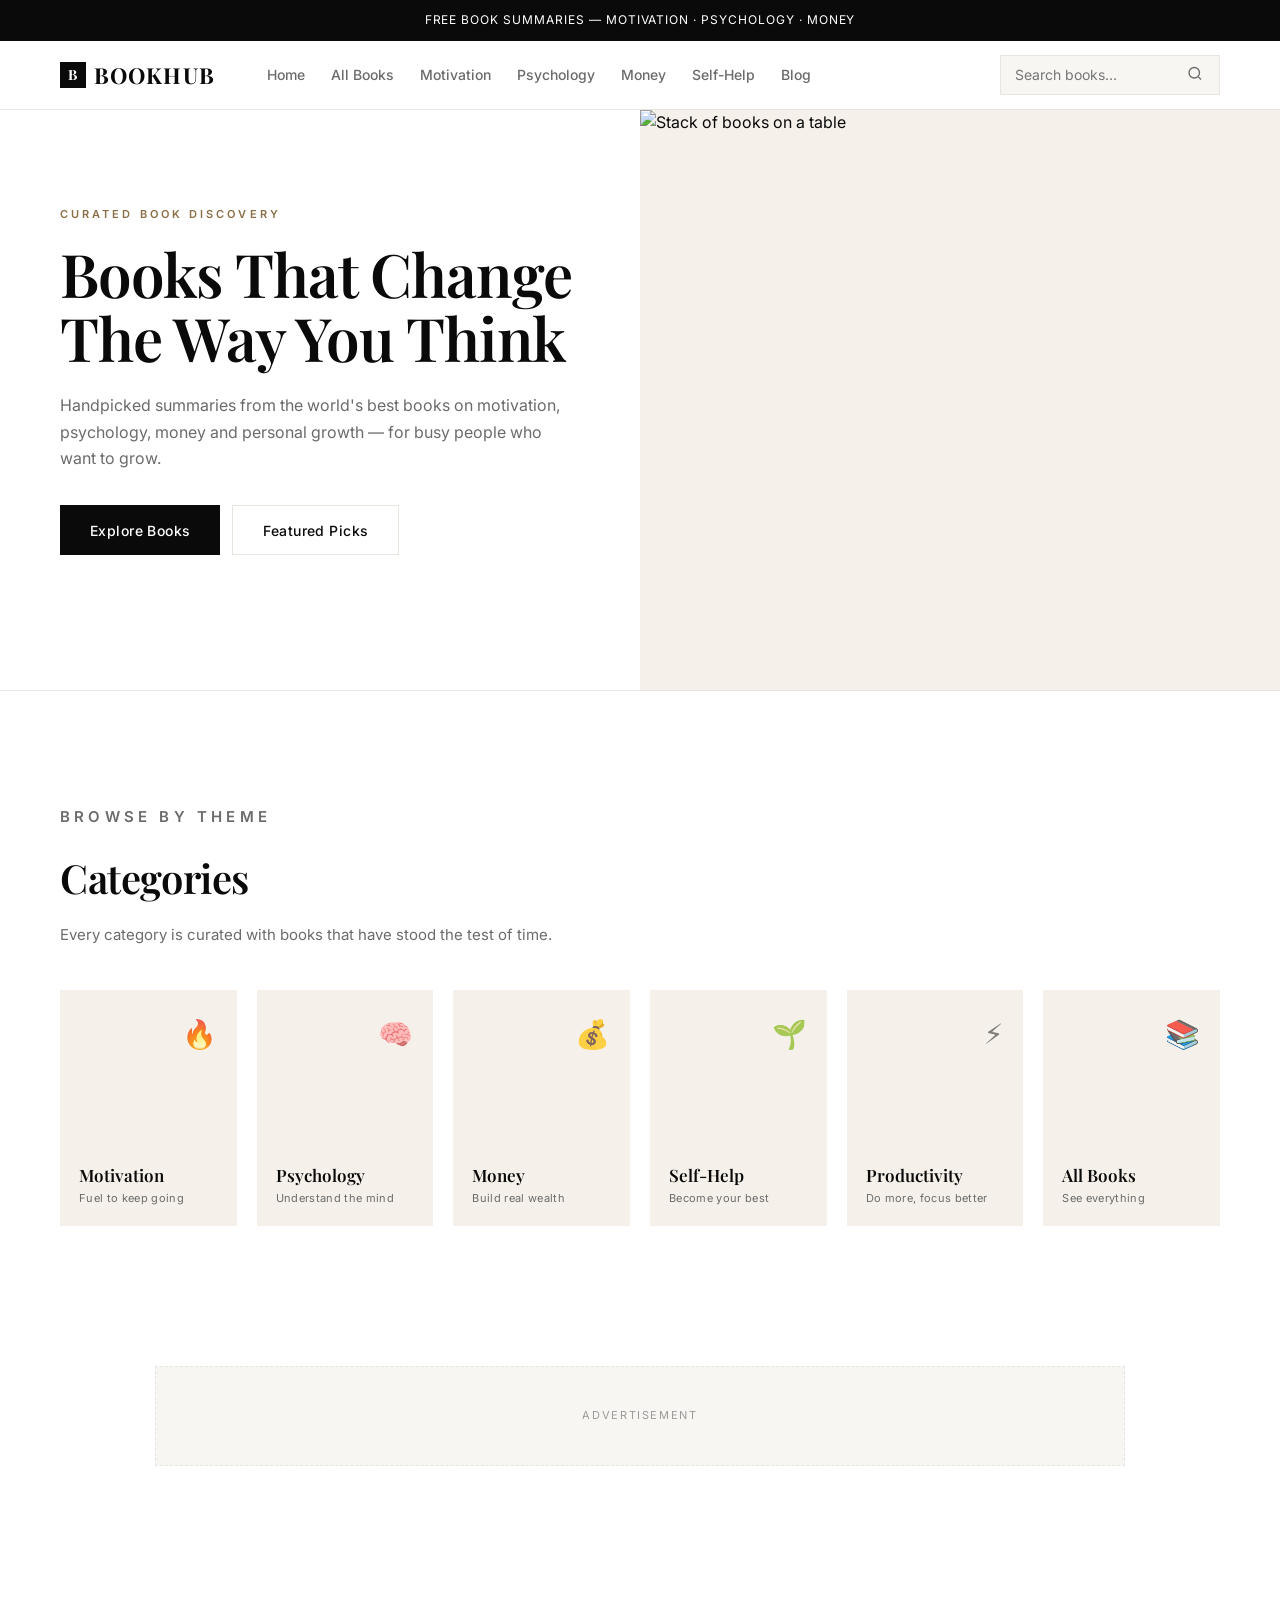
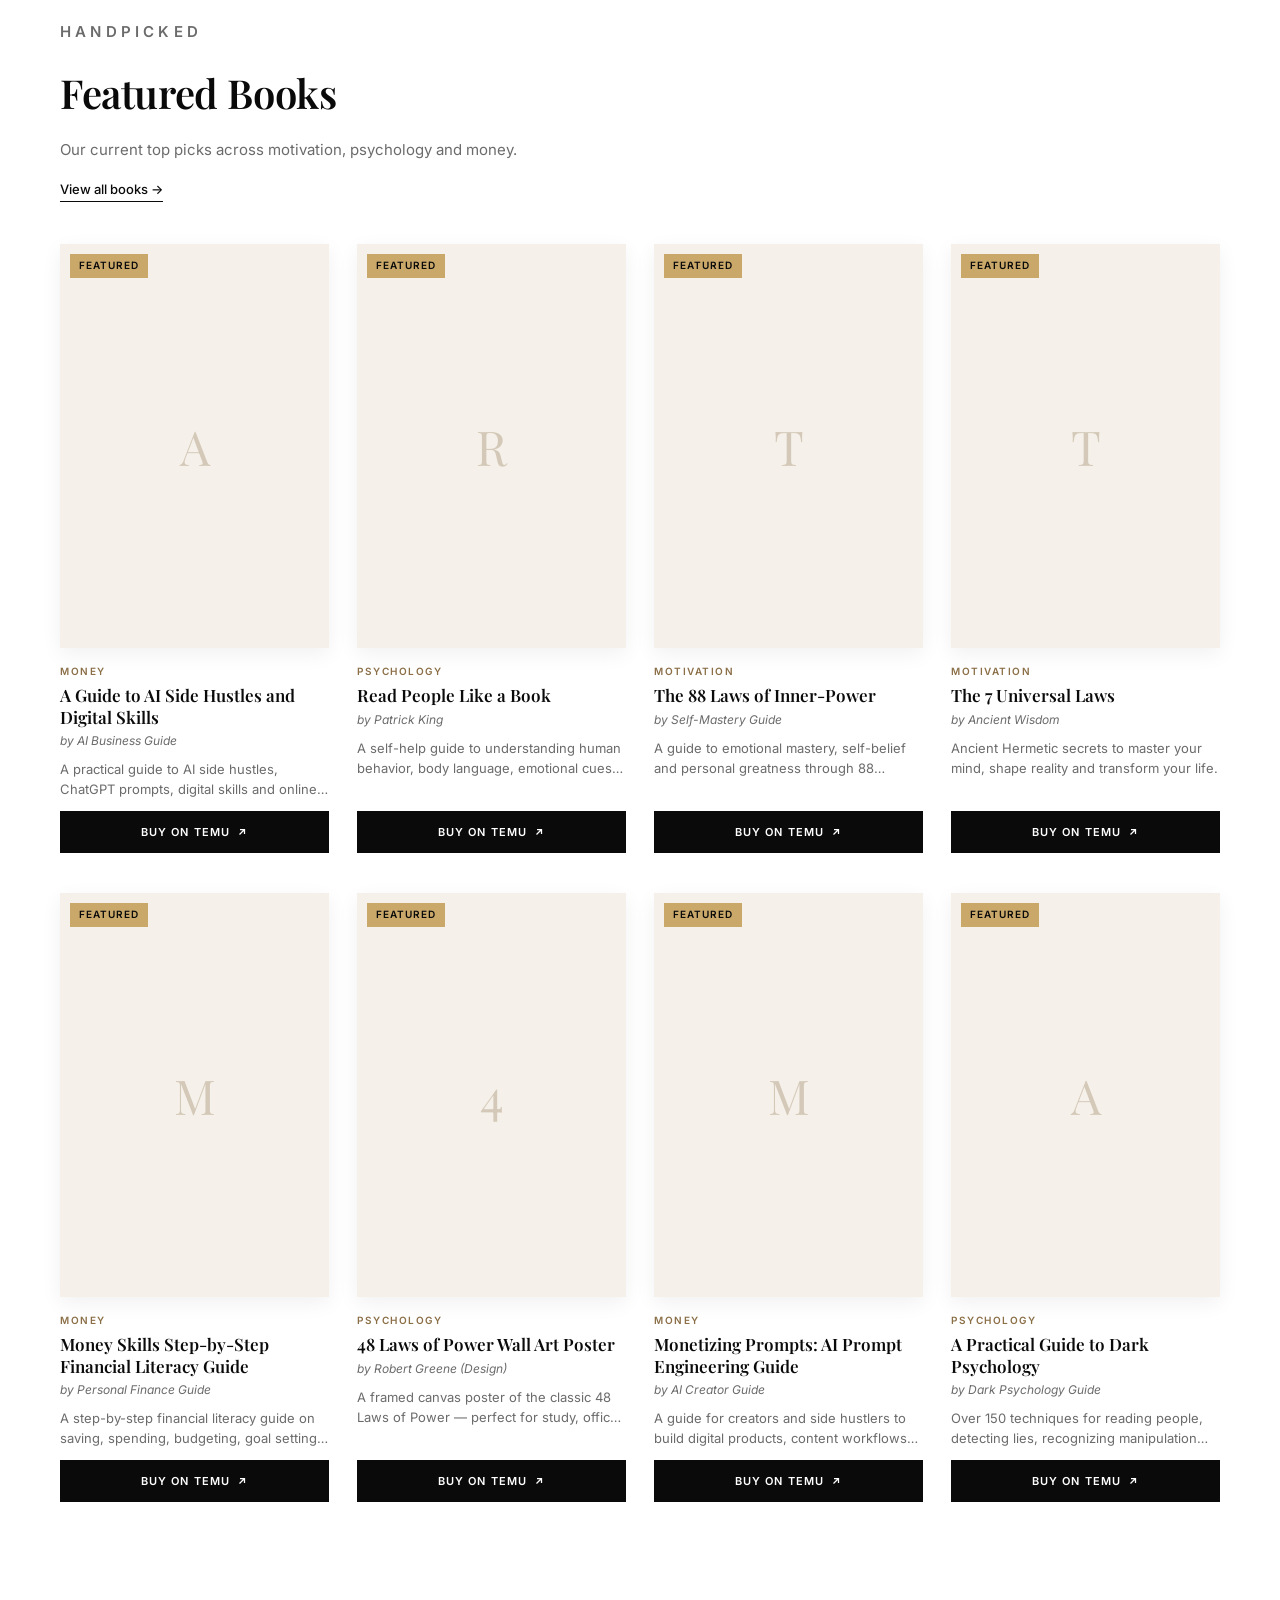
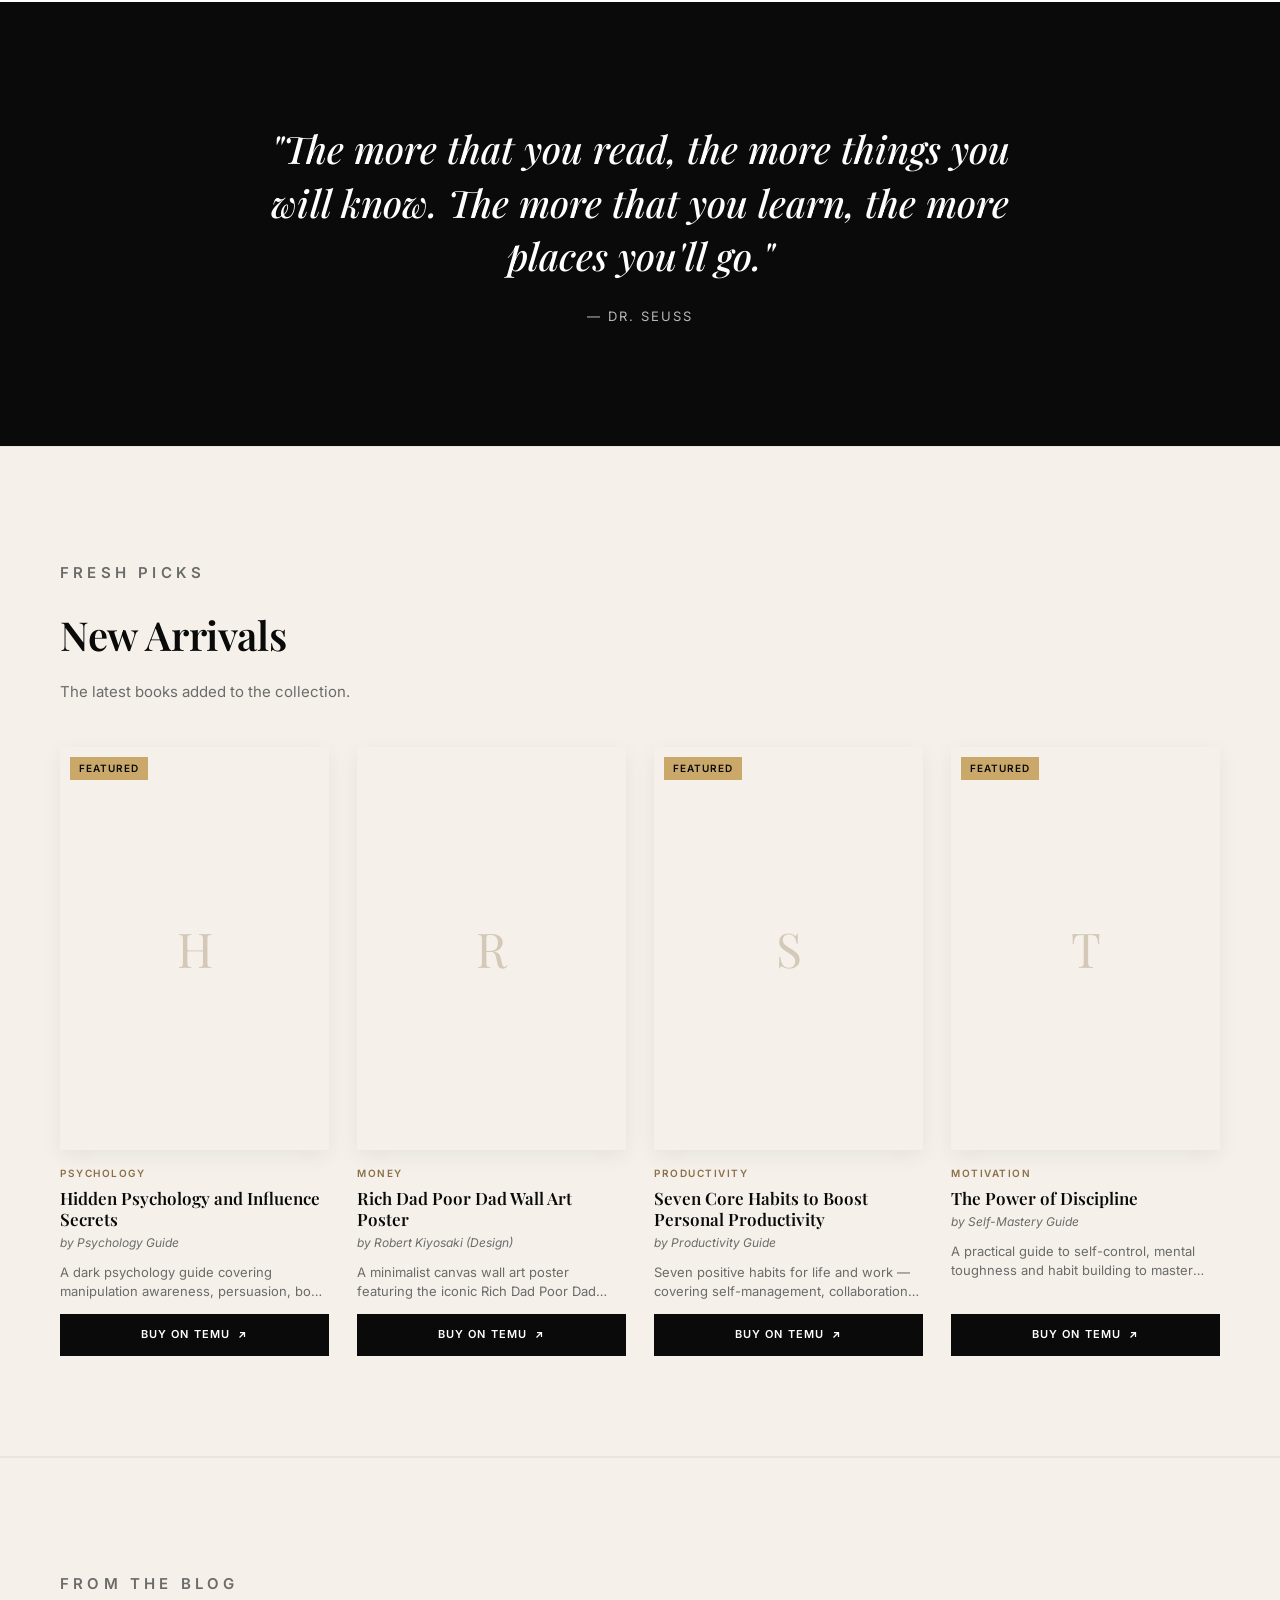
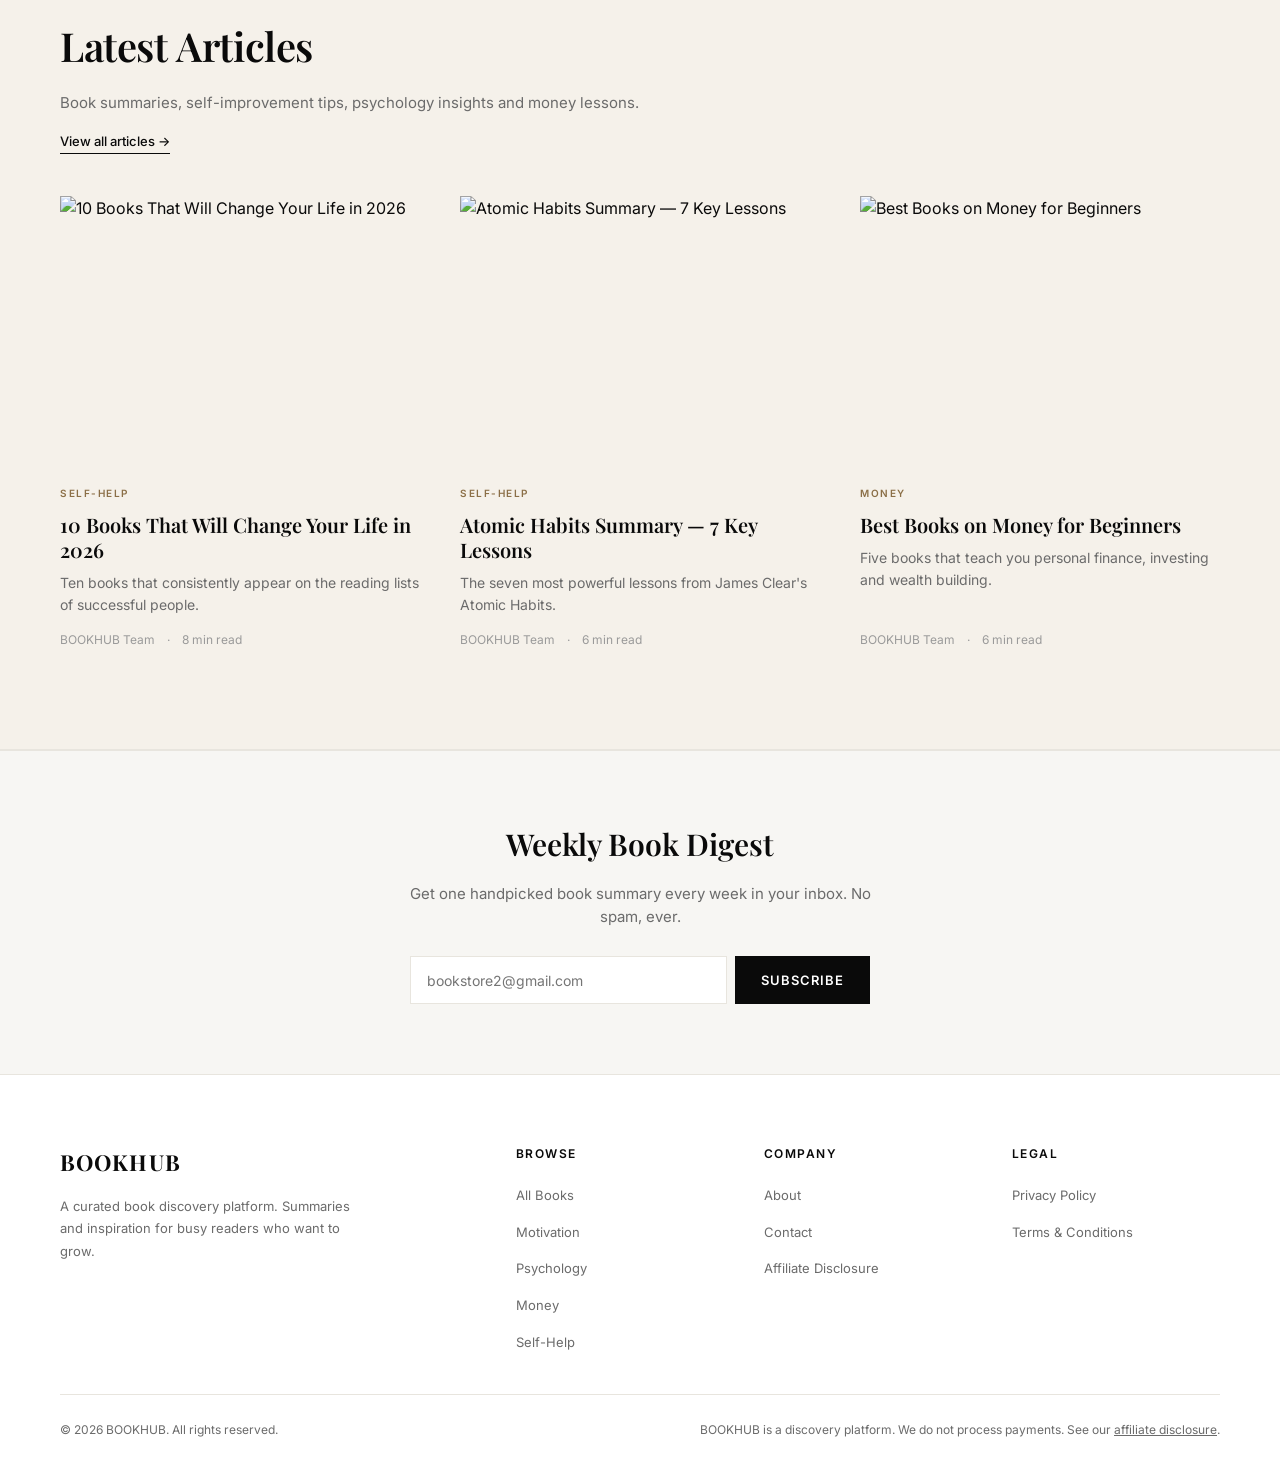
==== commit 0035fe7d: "Update newsletter input email placeholder" ====
--- a/index.html
+++ b/index.html
@@ -1239,7 +1239,7 @@
       <h2>Weekly Book Digest</h2>
       <p>Get one handpicked book summary every week in your inbox. No spam, ever.</p>
       <form onsubmit="handleNewsletter(event)">
-        <input type="email" placeholder="you@example.com" required />
+        <input type="email" placeholder="bookstore2@gmail.com" required />
         <button type="submit">Subscribe</button>
       </form>
       <p id="newsletterMsg" style="display:none; margin-top:14px; font-size:13px; color: var(--ink-muted);"></p>
@@ -1305,7 +1305,7 @@
   <div class="page-content">
     <h1>Contact</h1>
     <p>For questions, corrections or partnership enquiries, email us at:</p>
-    <p><a href="mailto:hello@bookhub.example">hello@bookhub.example</a></p>
+    <p><a href="mailto:bookhubstore2@gmail.com">bookhubstore2@gmail.com</a></p>
     <p>We aim to respond within a few business days. Please include the book title if your message is about a specific book.</p>
   </div>
 </div>
@@ -1322,7 +1322,7 @@
     <h2>Cookies</h2>
     <p>Third-party services we may use (analytics, advertising, affiliate networks) may set cookies. You can block cookies in your browser settings.</p>
     <h2>Contact</h2>
-    <p>Questions? Email <a href="mailto:hello@bookhub.example">hello@bookhub.example</a>.</p>
+    <p>Questions? Email <a href="mailto:bookhubstore2@gmail.com">bookhubstore2@gmail.com</a>.</p>
   </div>
 </div>
 
@@ -1749,7 +1749,7 @@
 // ═══ CONFIG — YAHAN APNA BRAND/EMAIL BADALO ═══
 const CONFIG = {
   brand: "BOOKHUB",
-  email: "hello@bookhub.example",
+  email: "bookhubstore2@gmail.com",
   currencySymbol: "$"
 };
 
@@ -1924,6 +1924,58 @@
     newest.map(bookCard).join('');
 }
 
+// ═══ BLOG PREVIEW (homepage) ═══
+function renderBlogPreview() {
+  const grid = document.getElementById('blogPreviewGrid');
+  if (!grid) return;
+
+  const preview = [
+    {
+      slug: "10-books-that-will-change-your-life-2026",
+      title: "10 Books That Will Change Your Life in 2026",
+      category: "Self-Help",
+      excerpt: "Ten books that consistently appear on the reading lists of successful people.",
+      cover: "https://images.unsplash.com/photo-1544947950-fa07a98d237f?w=800&q=80",
+      author: "BOOKHUB Team",
+      readTime: "8 min read"
+    },
+    {
+      slug: "atomic-habits-summary-7-key-lessons",
+      title: "Atomic Habits Summary — 7 Key Lessons",
+      category: "Self-Help",
+      excerpt: "The seven most powerful lessons from James Clear's Atomic Habits.",
+      cover: "https://images.unsplash.com/photo-1512820790803-83ca734da794?w=800&q=80",
+      author: "BOOKHUB Team",
+      readTime: "6 min read"
+    },
+    {
+      slug: "best-books-on-money-for-beginners",
+      title: "Best Books on Money for Beginners",
+      category: "Money",
+      excerpt: "Five books that teach you personal finance, investing and wealth building.",
+      cover: "https://images.unsplash.com/photo-1554224155-6726b3ff858f?w=800&q=80",
+      author: "BOOKHUB Team",
+      readTime: "6 min read"
+    }
+  ];
+
+  grid.innerHTML = preview.map(a => `
+    <article class="blog-preview-card" onclick="window.location.href='article.html?slug=${a.slug}'">
+      <div class="blog-preview-cover">
+        <img src="${a.cover}" alt="${a.title}" loading="lazy" />
+      </div>
+      <div class="blog-preview-cat">${a.category}</div>
+      <h3>${a.title}</h3>
+      <p>${a.excerpt}</p>
+      <div class="blog-preview-meta">
+        <span>${a.author}</span>
+        <span>·</span>
+        <span>${a.readTime}</span>
+      </div>
+    </article>
+  `).join('');
+}
+  
 // ═══ RENDER BOOKS PAGE ═══
 let currentCategory = '';
 let currentSearch = '';
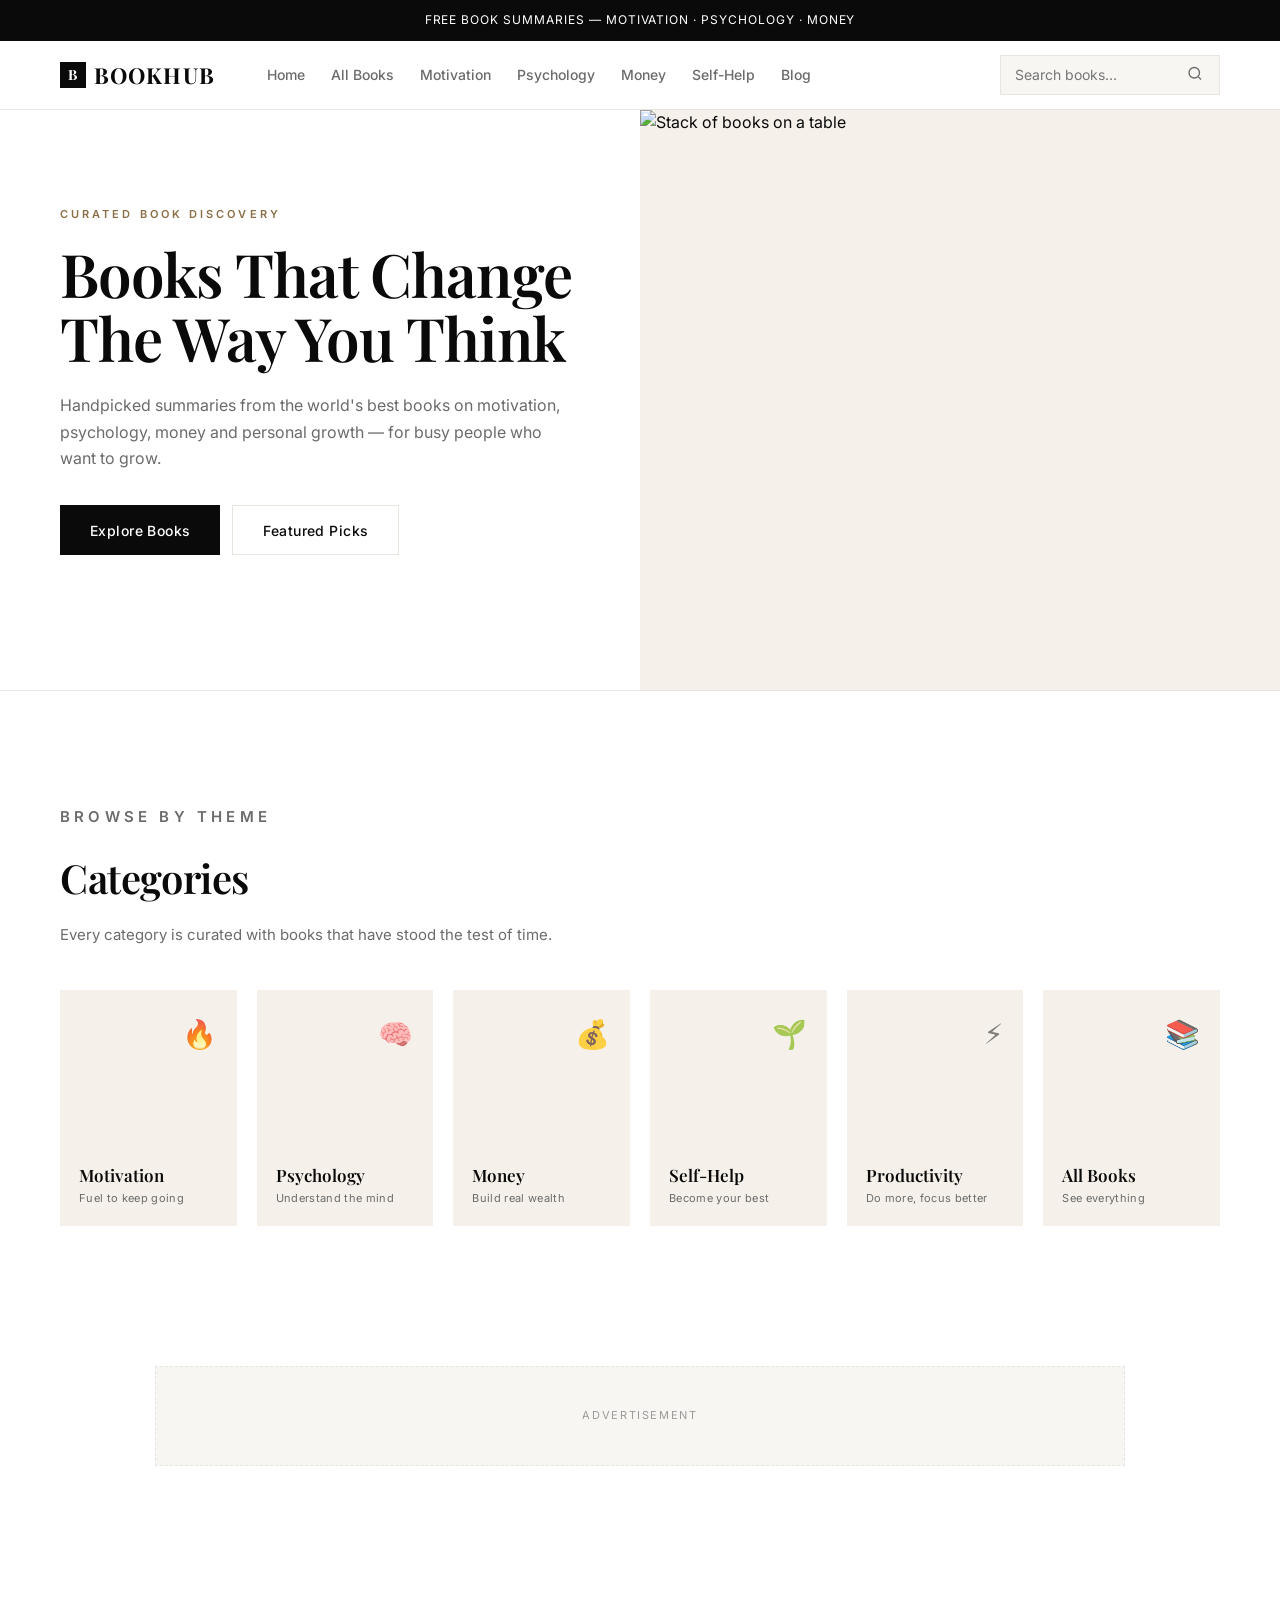
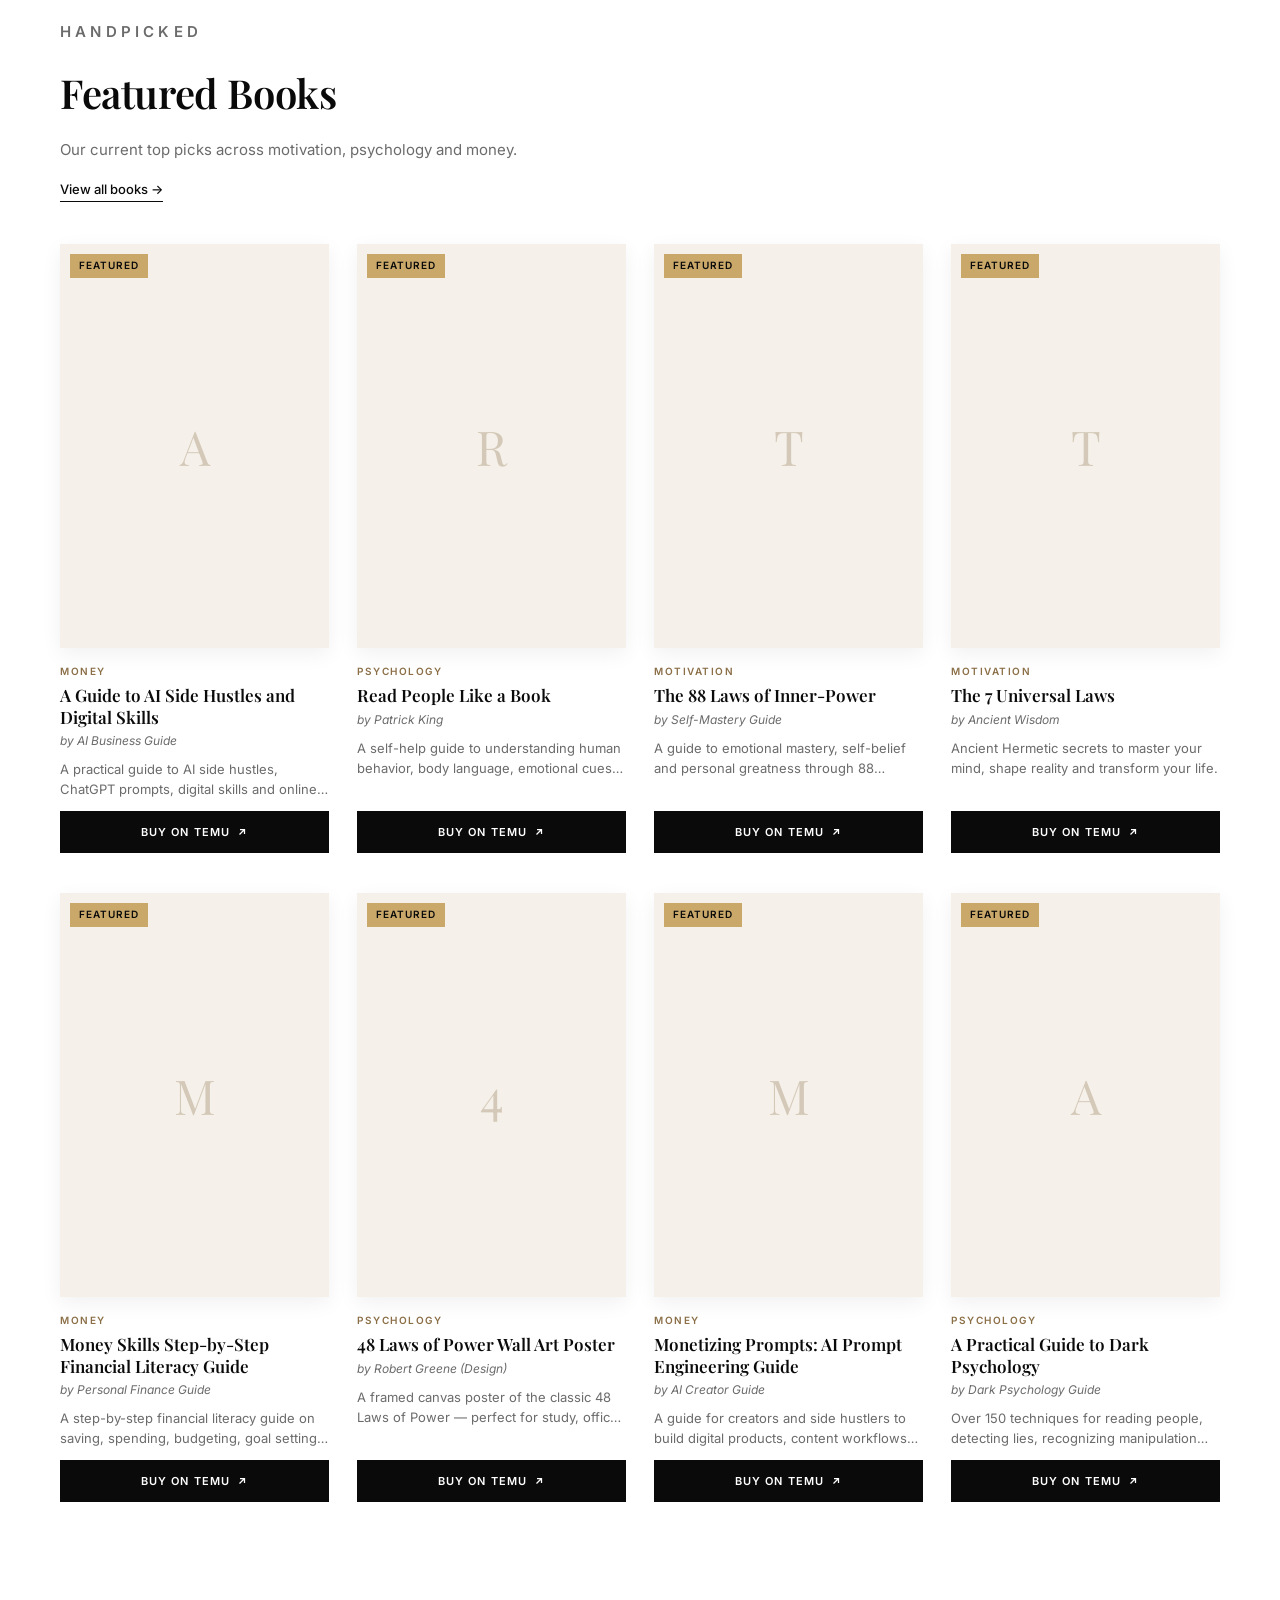
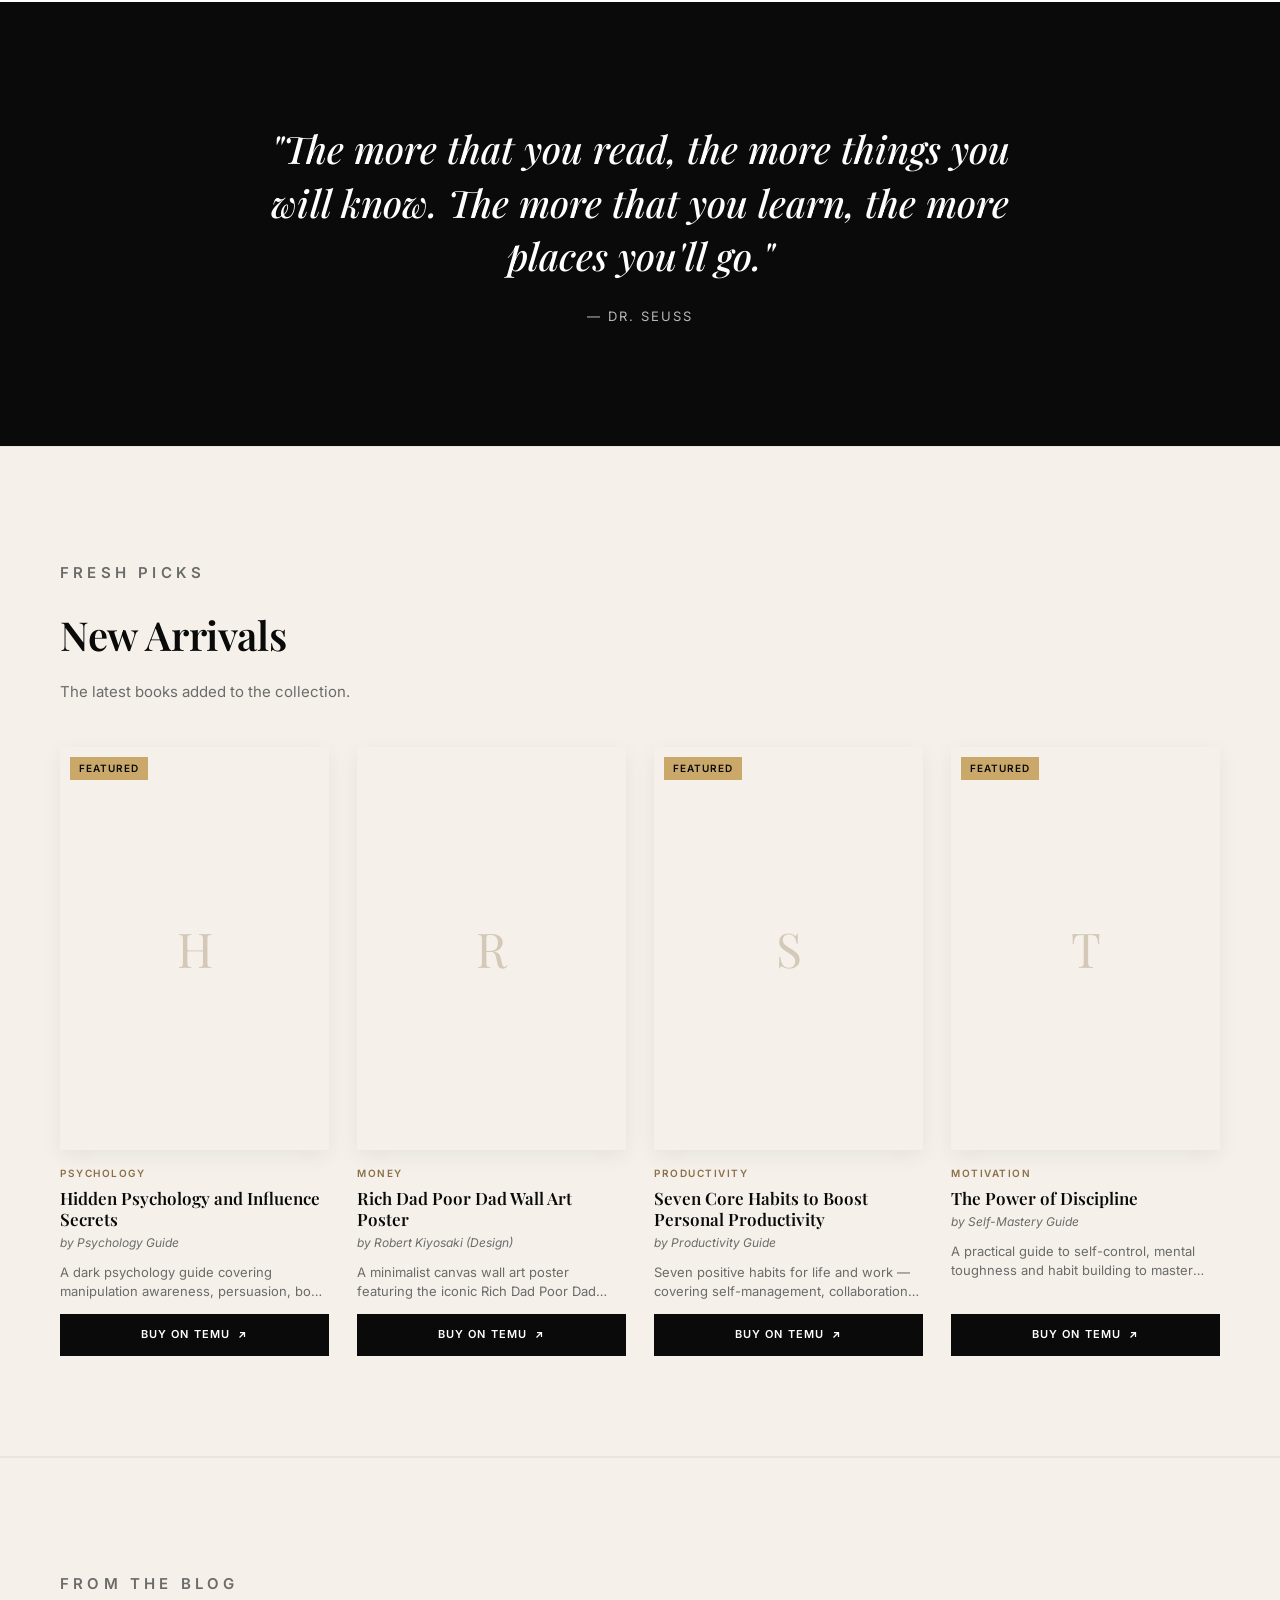
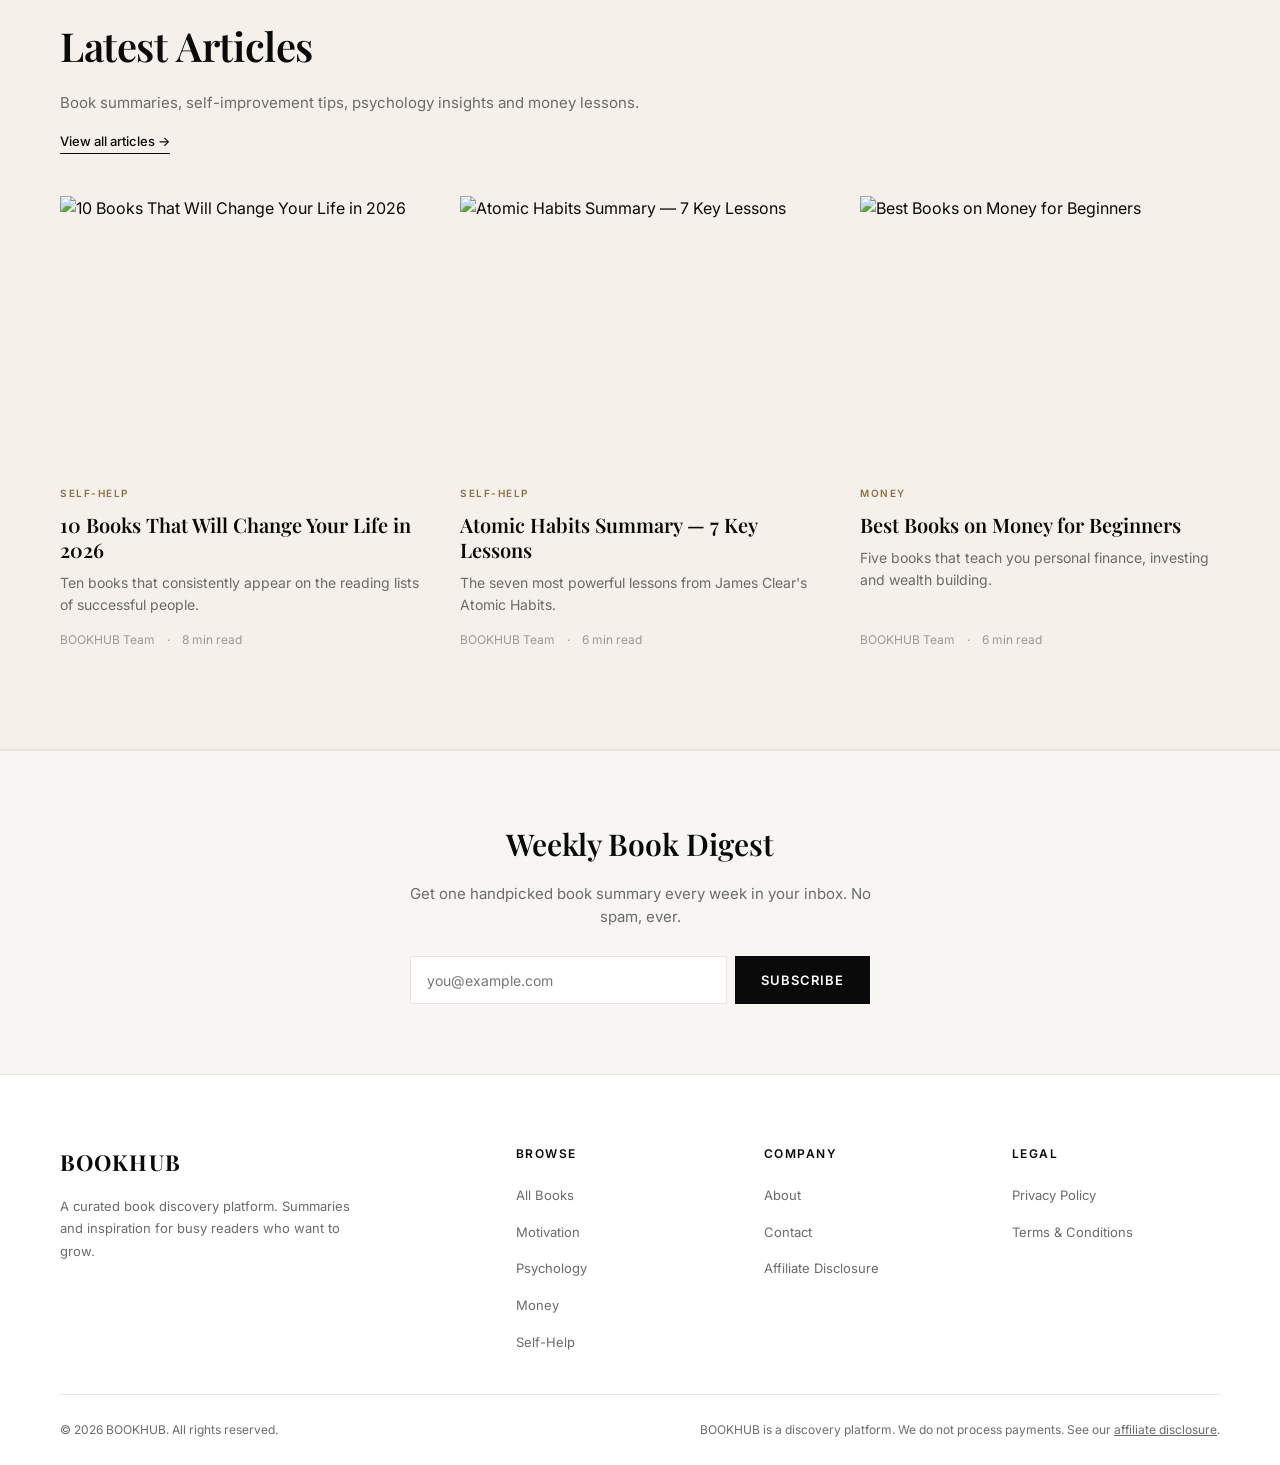
==== commit e005d873: "Update newsletter email placeholder" ====
--- a/index.html
+++ b/index.html
@@ -1239,7 +1239,7 @@
       <h2>Weekly Book Digest</h2>
       <p>Get one handpicked book summary every week in your inbox. No spam, ever.</p>
       <form onsubmit="handleNewsletter(event)">
-        <input type="email" placeholder="bookstore2@gmail.com" required />
+        <input type="email" placeholder="you@example.com" required />
         <button type="submit">Subscribe</button>
       </form>
       <p id="newsletterMsg" style="display:none; margin-top:14px; font-size:13px; color: var(--ink-muted);"></p>
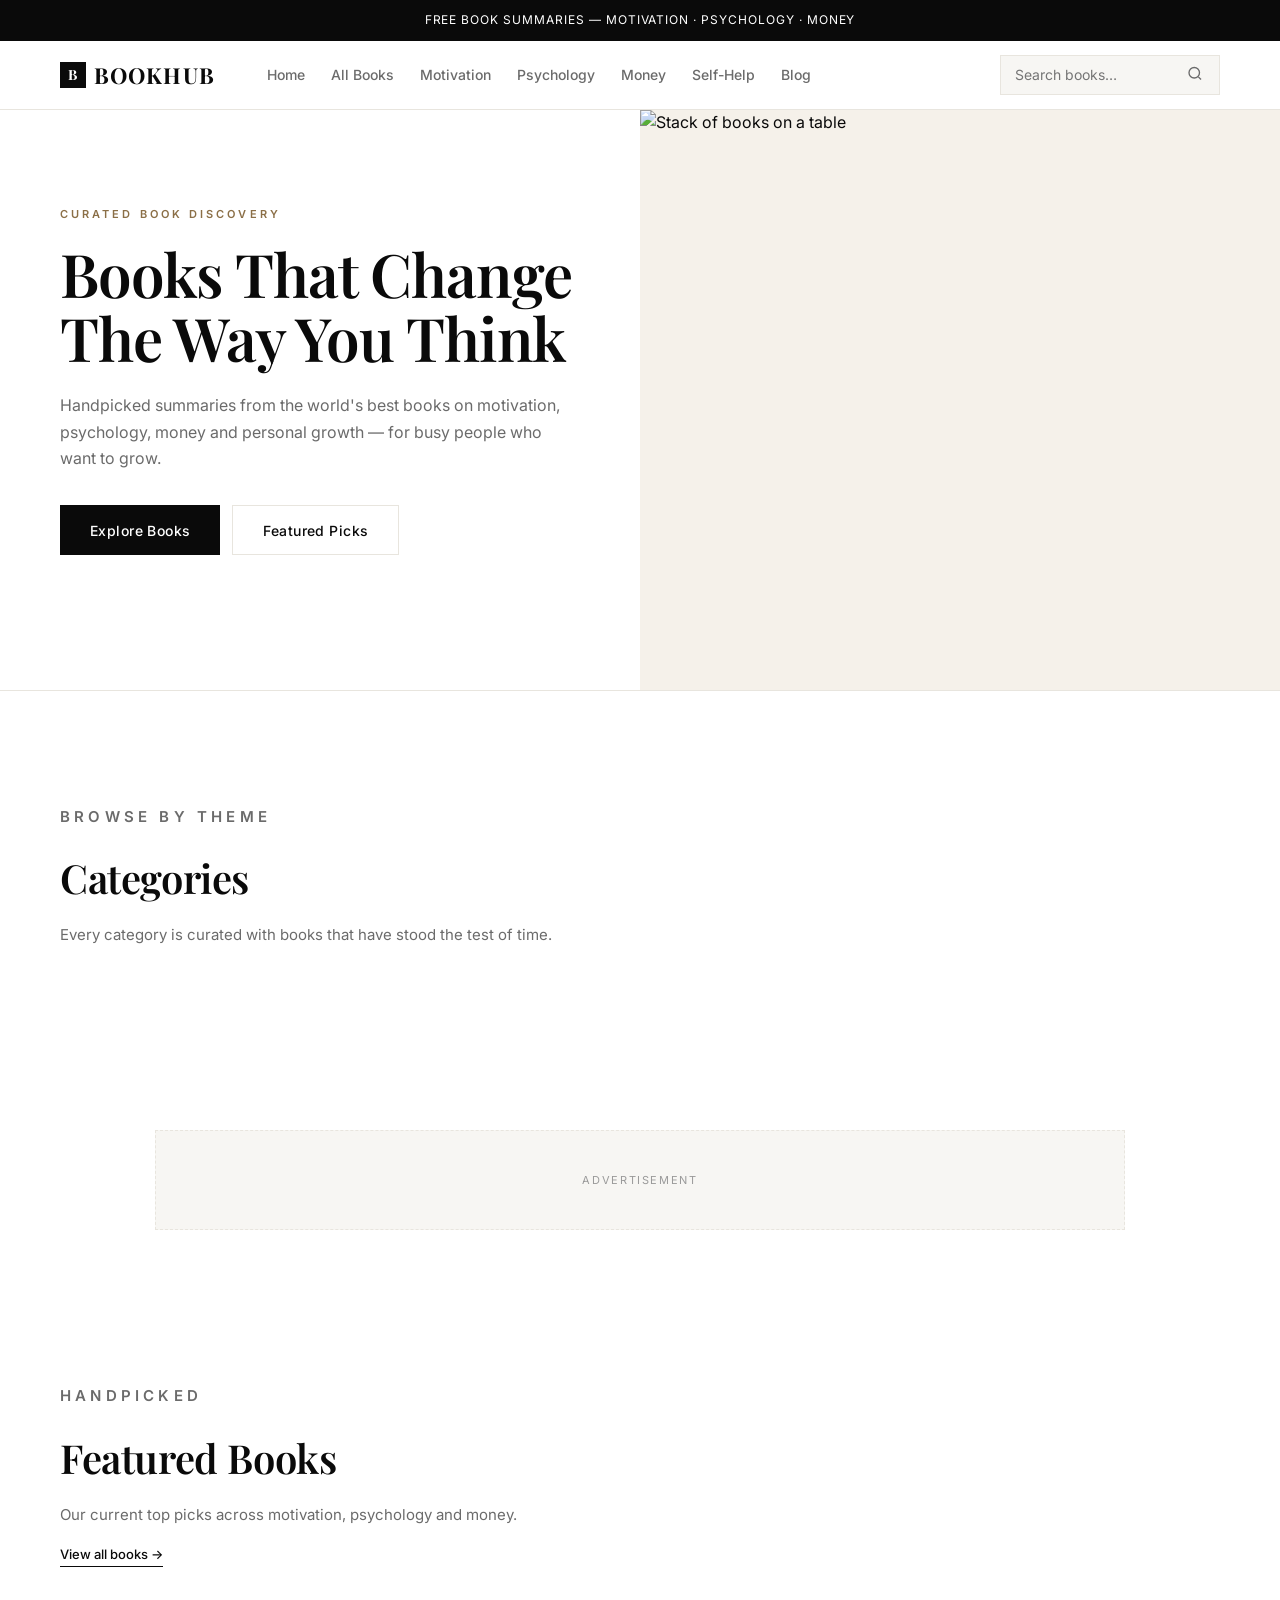
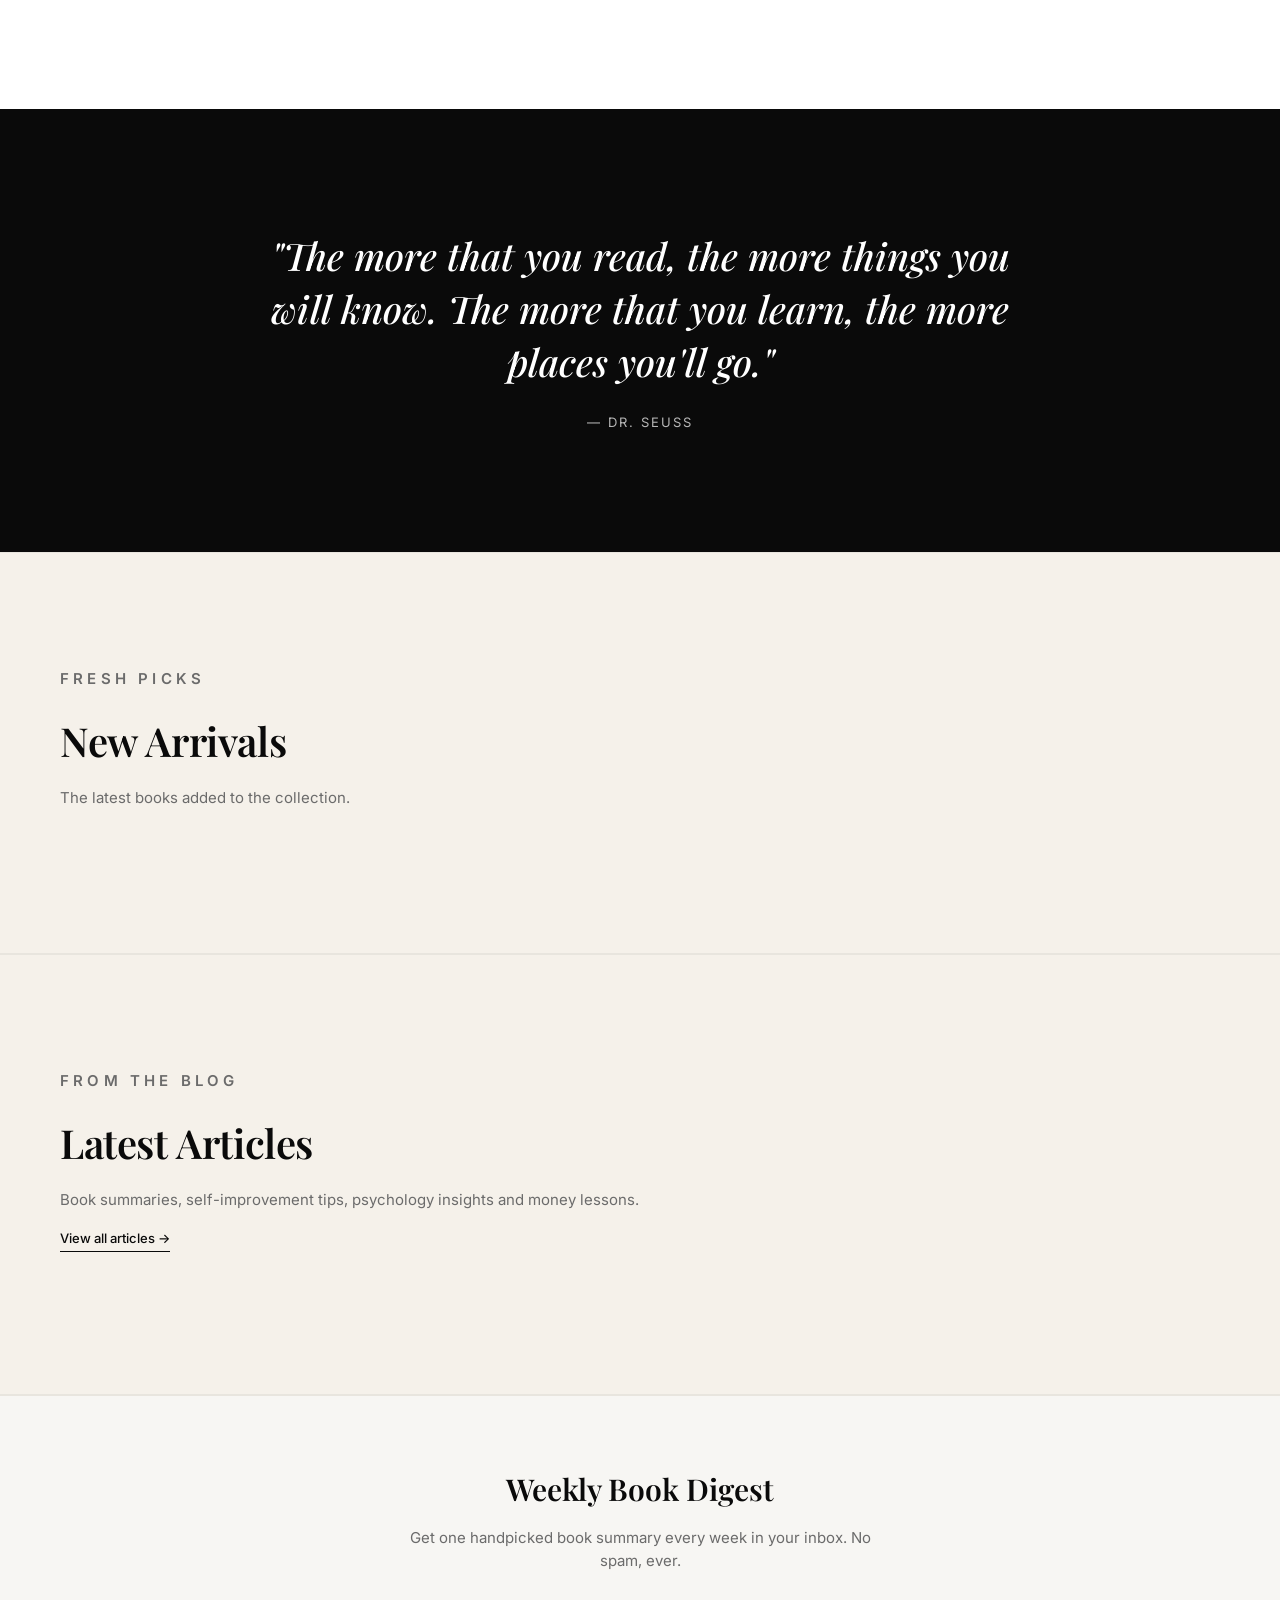
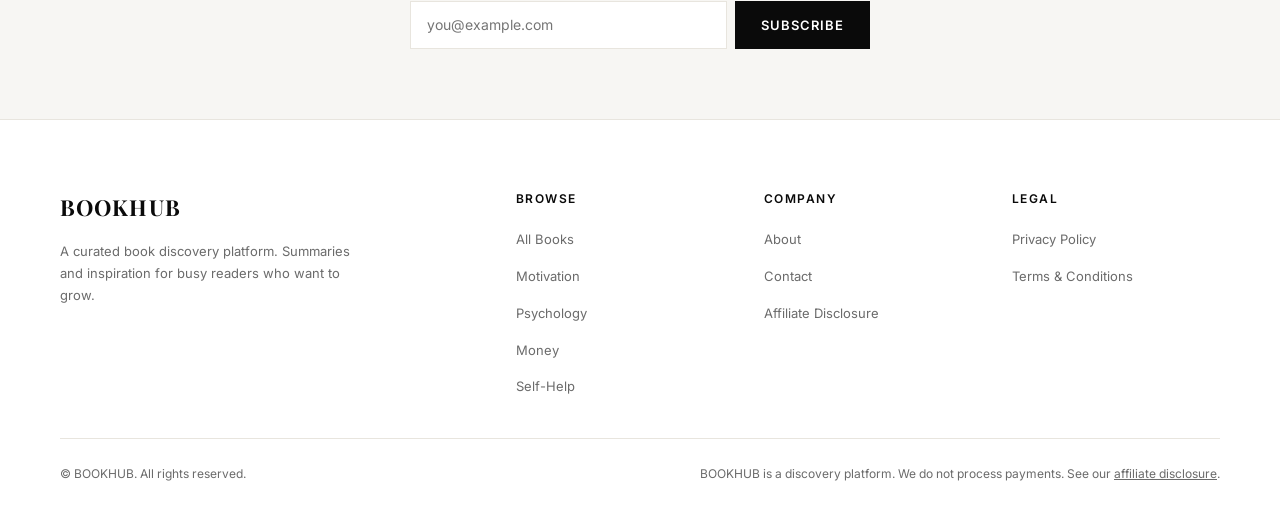
==== commit 37d65867: "Add new book entry for 'Atomic Habits'" ====
--- a/index.html
+++ b/index.html
@@ -1741,7 +1741,27 @@
   featured: true,
   tags: ["psychology", "dark-psychology", "manipulation", "persuasion", "body-language"]
   }
- ];
+ {
+  id: "16",
+  title: "Atomic Habits (Premium Golden Foil Edition)",
+  author: "James Clear",
+  category: "Self-Help",
+  summary: "The New York Times bestseller with over 20 million copies sold. An easy and proven way to build good habits and break bad ones.",
+  description: "Atomic Habits is the definitive guide to habit formation. James Clear explains why tiny 1% improvements compound into remarkable results over time, and provides a practical framework for making good habits obvious, attractive, easy and satisfying. This premium golden foil special edition makes a perfect gift.",
+  keyPoints: [
+    "Small habits compound into remarkable results over time",
+    "Focus on systems, not goals",
+    "Make good habits obvious, attractive, easy, and satisfying",
+    "Identity-based habits are more lasting than outcome-based ones"
+  ],
+  cover: "https://img.kwcdn.com/product/fancy/75fa9e7e-459f-47cc-a7f9-932073515e9d.jpg",
+  price: "",
+  currency: "$",
+  affiliateUrl: "https://temu.to/k/ewoltr3apuu",
+  featured: true,
+  tags: ["habits", "productivity", "self-help", "atomic-habits"]
+}
+];
 /* ═══════════════════════════════════════════════════════════════
    ▓▓▓ END OF BOOK DATA ▓▓▓
    ═══════════════════════════════════════════════════════════════ */
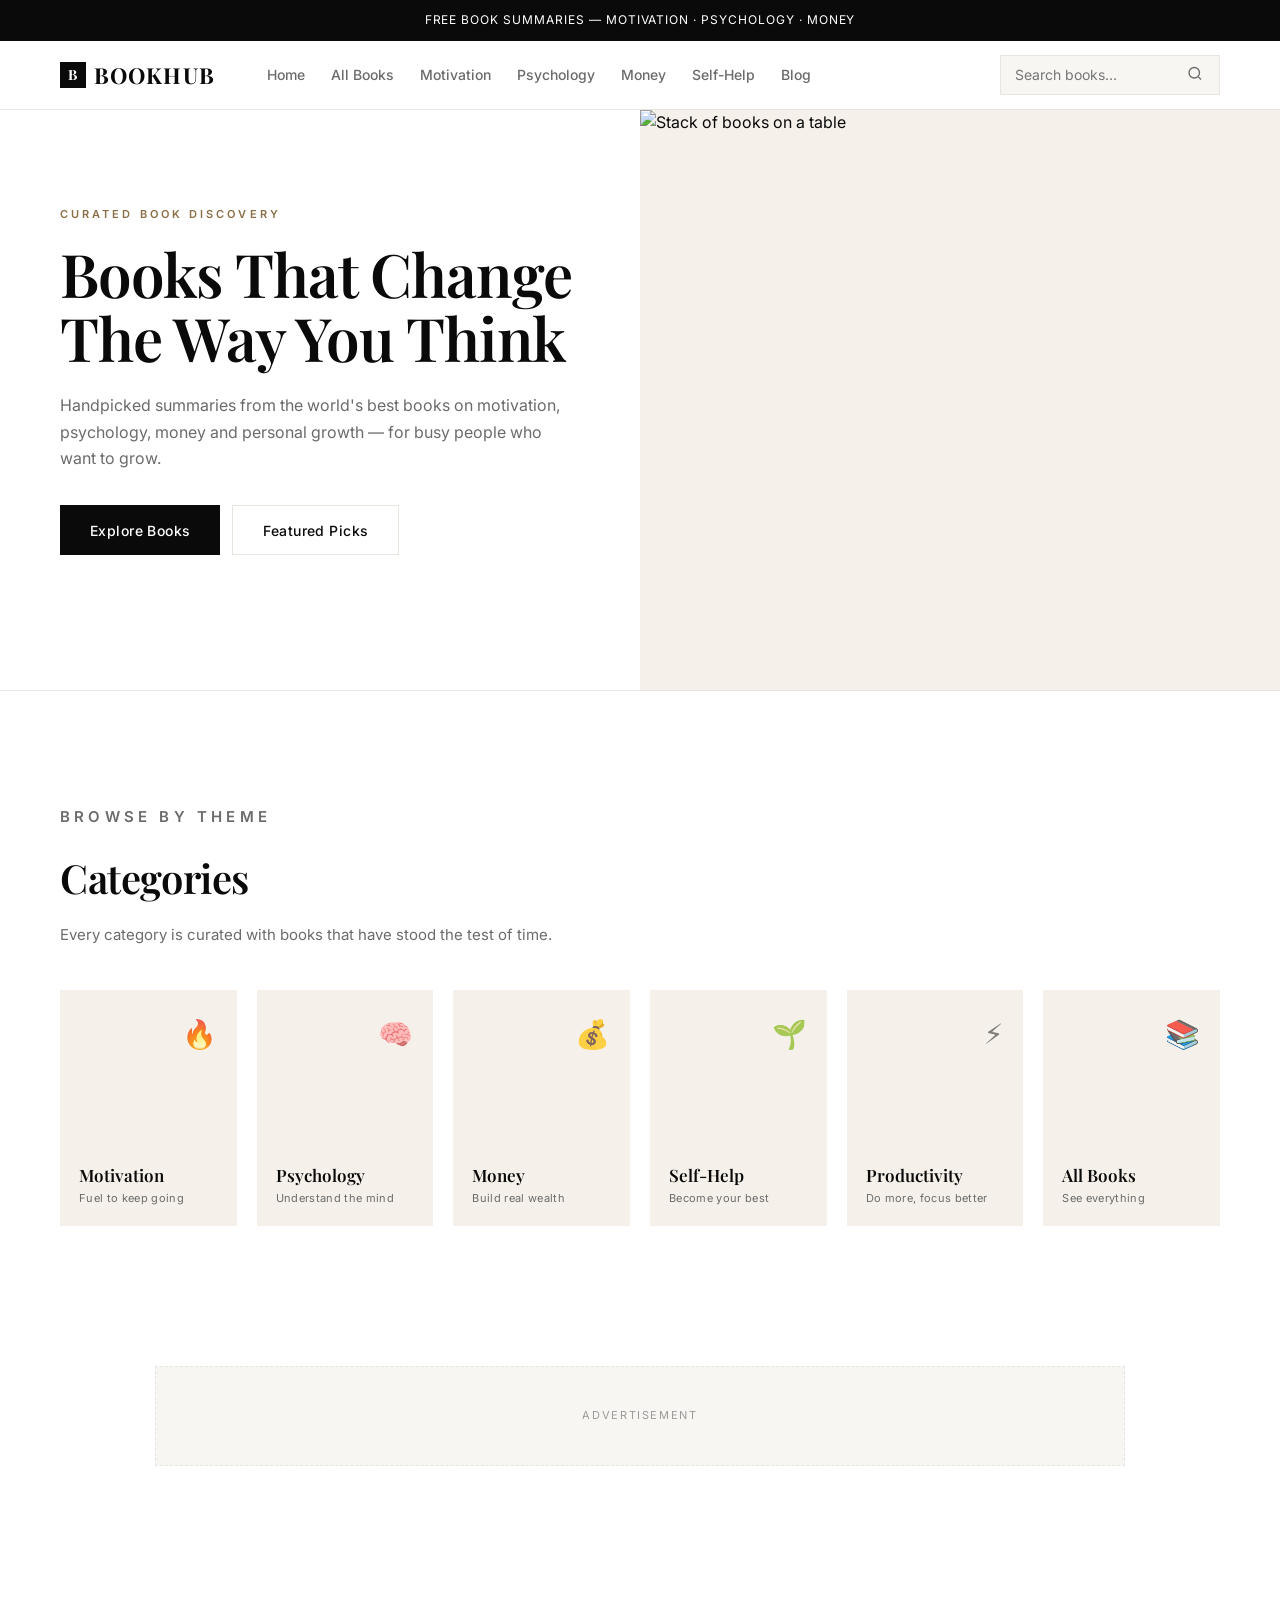
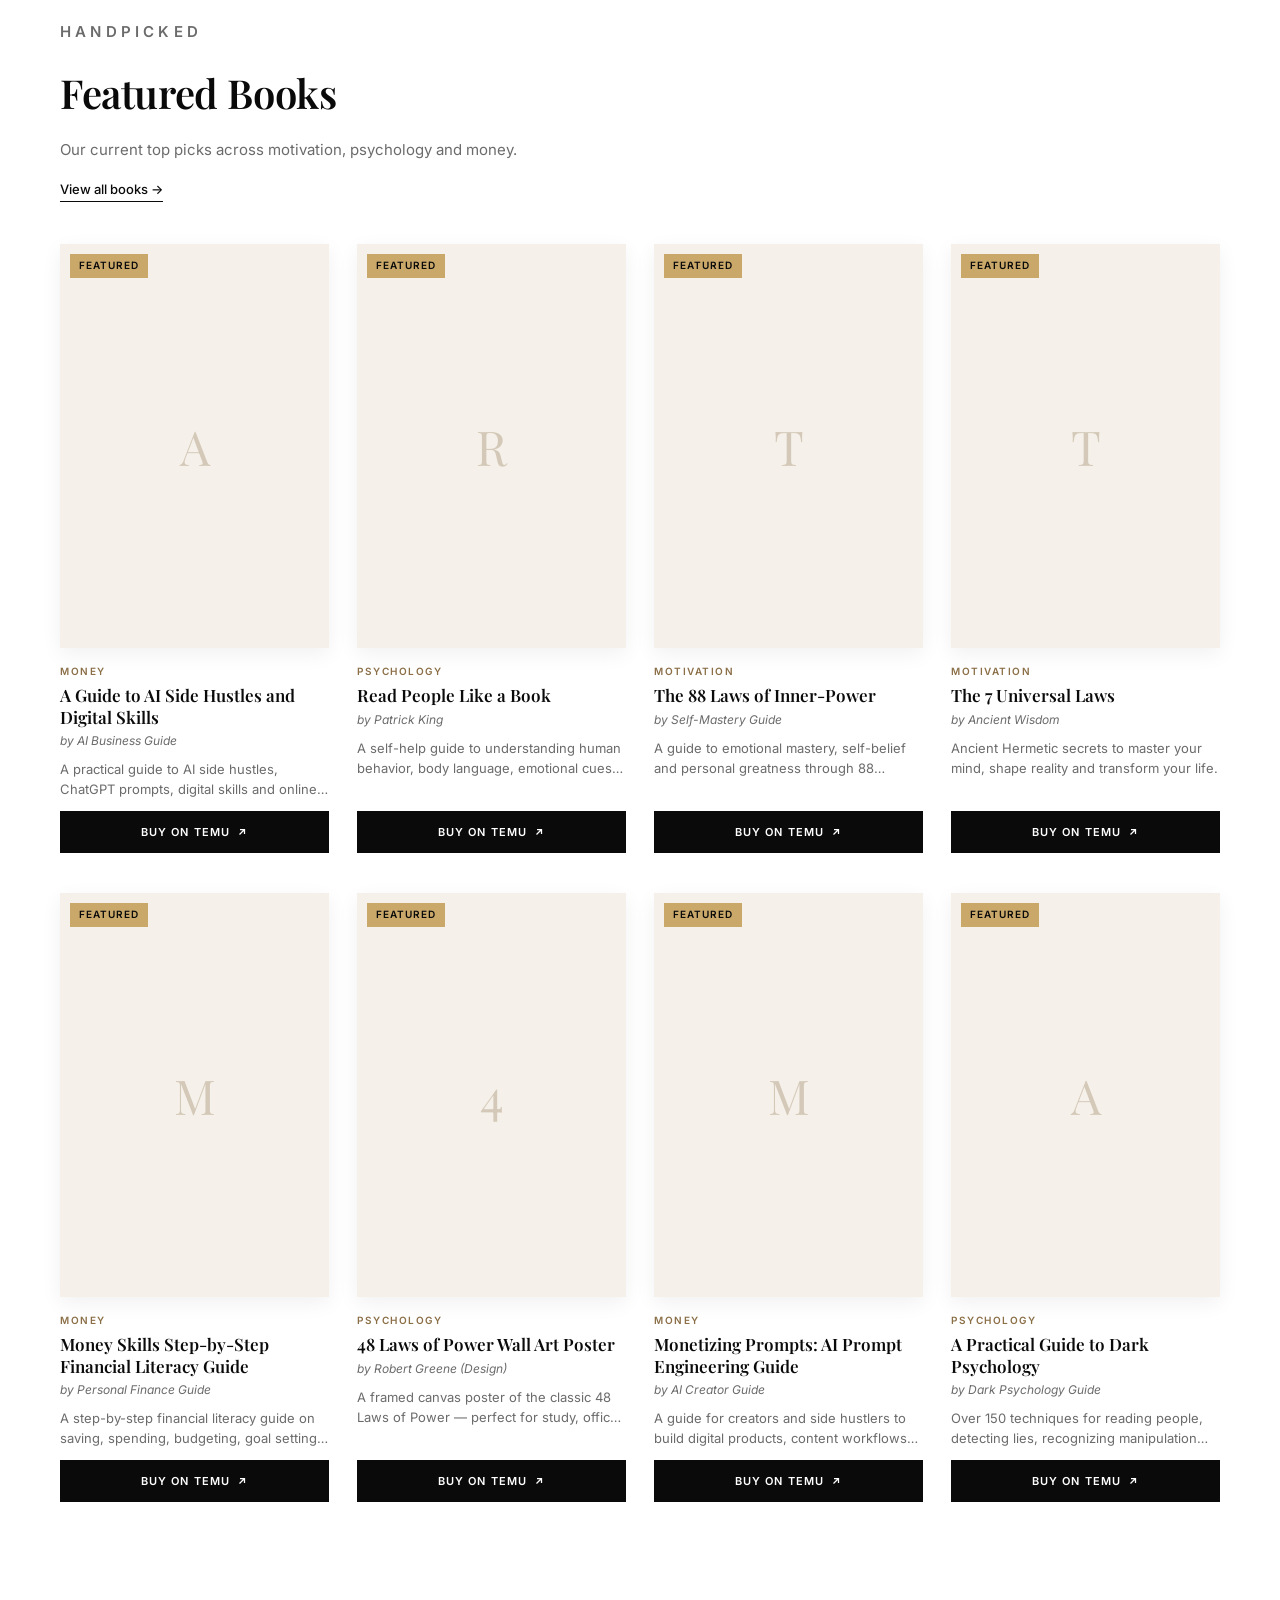
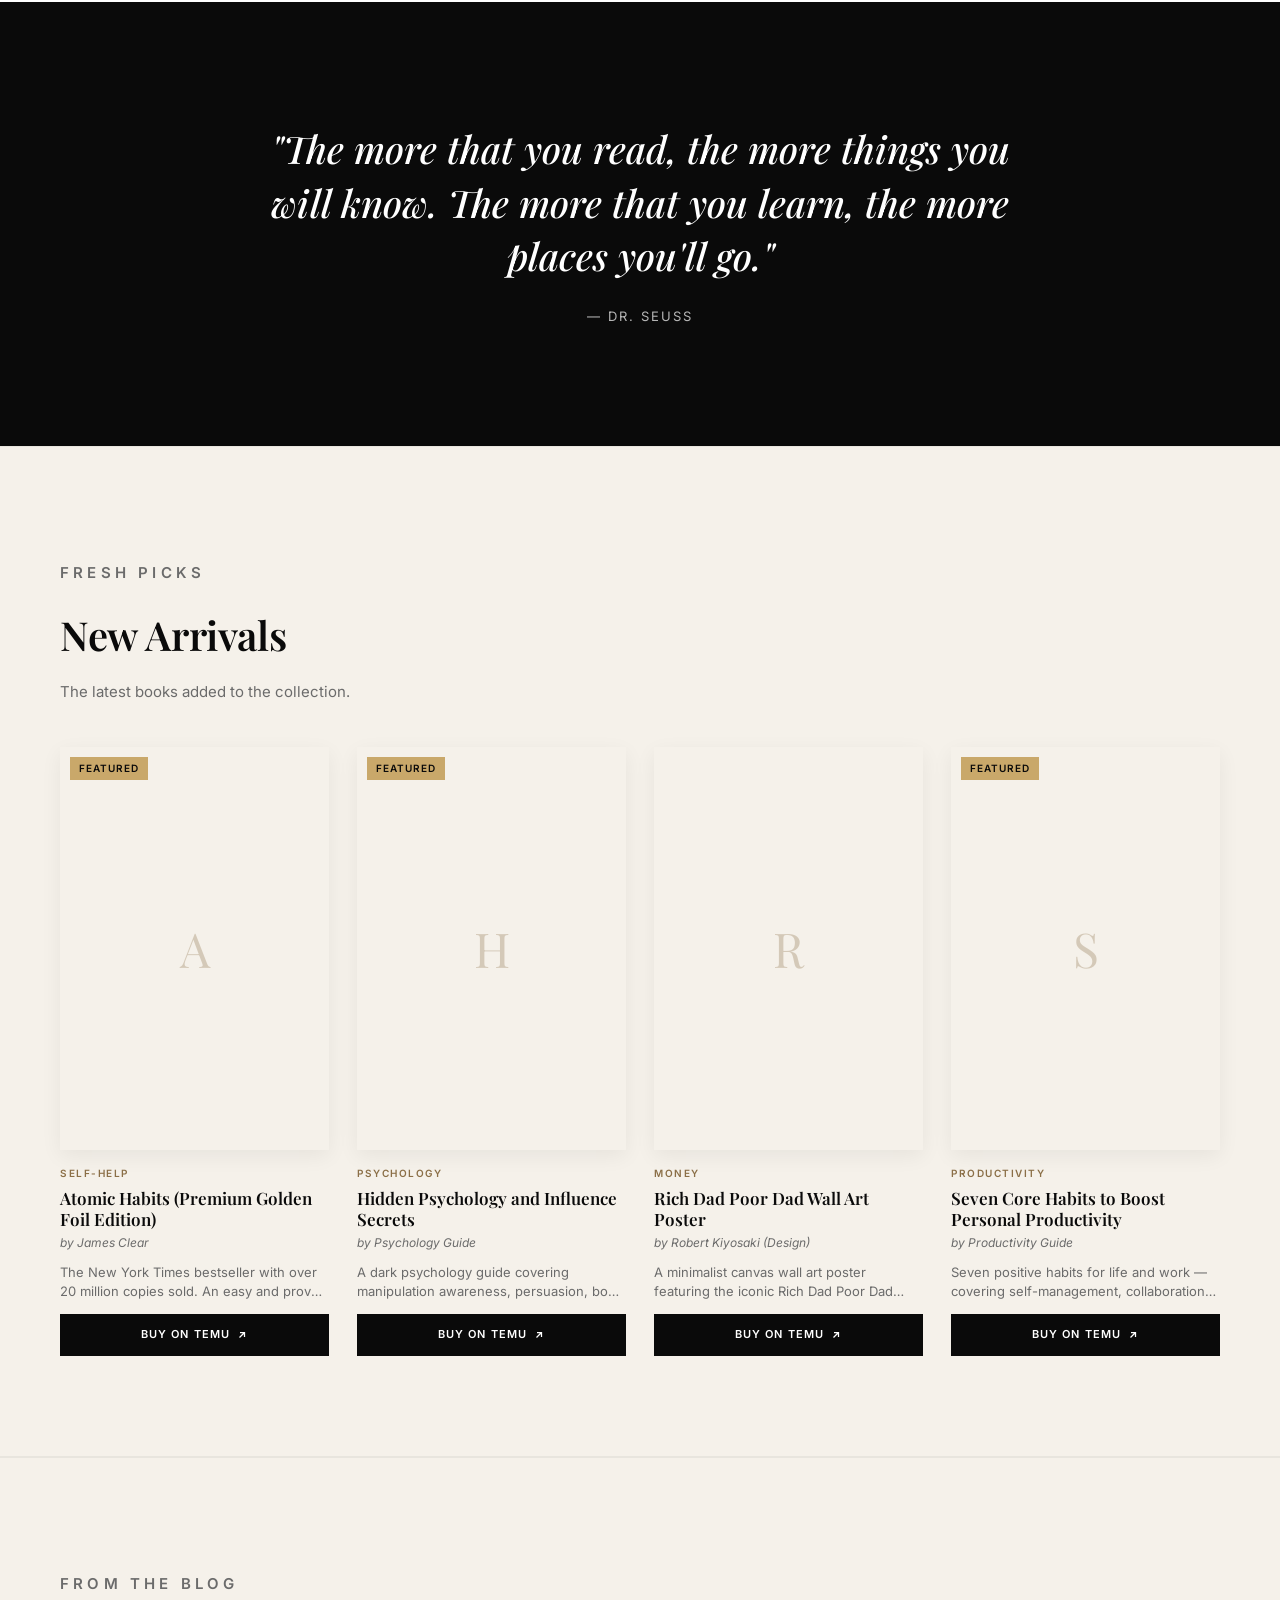
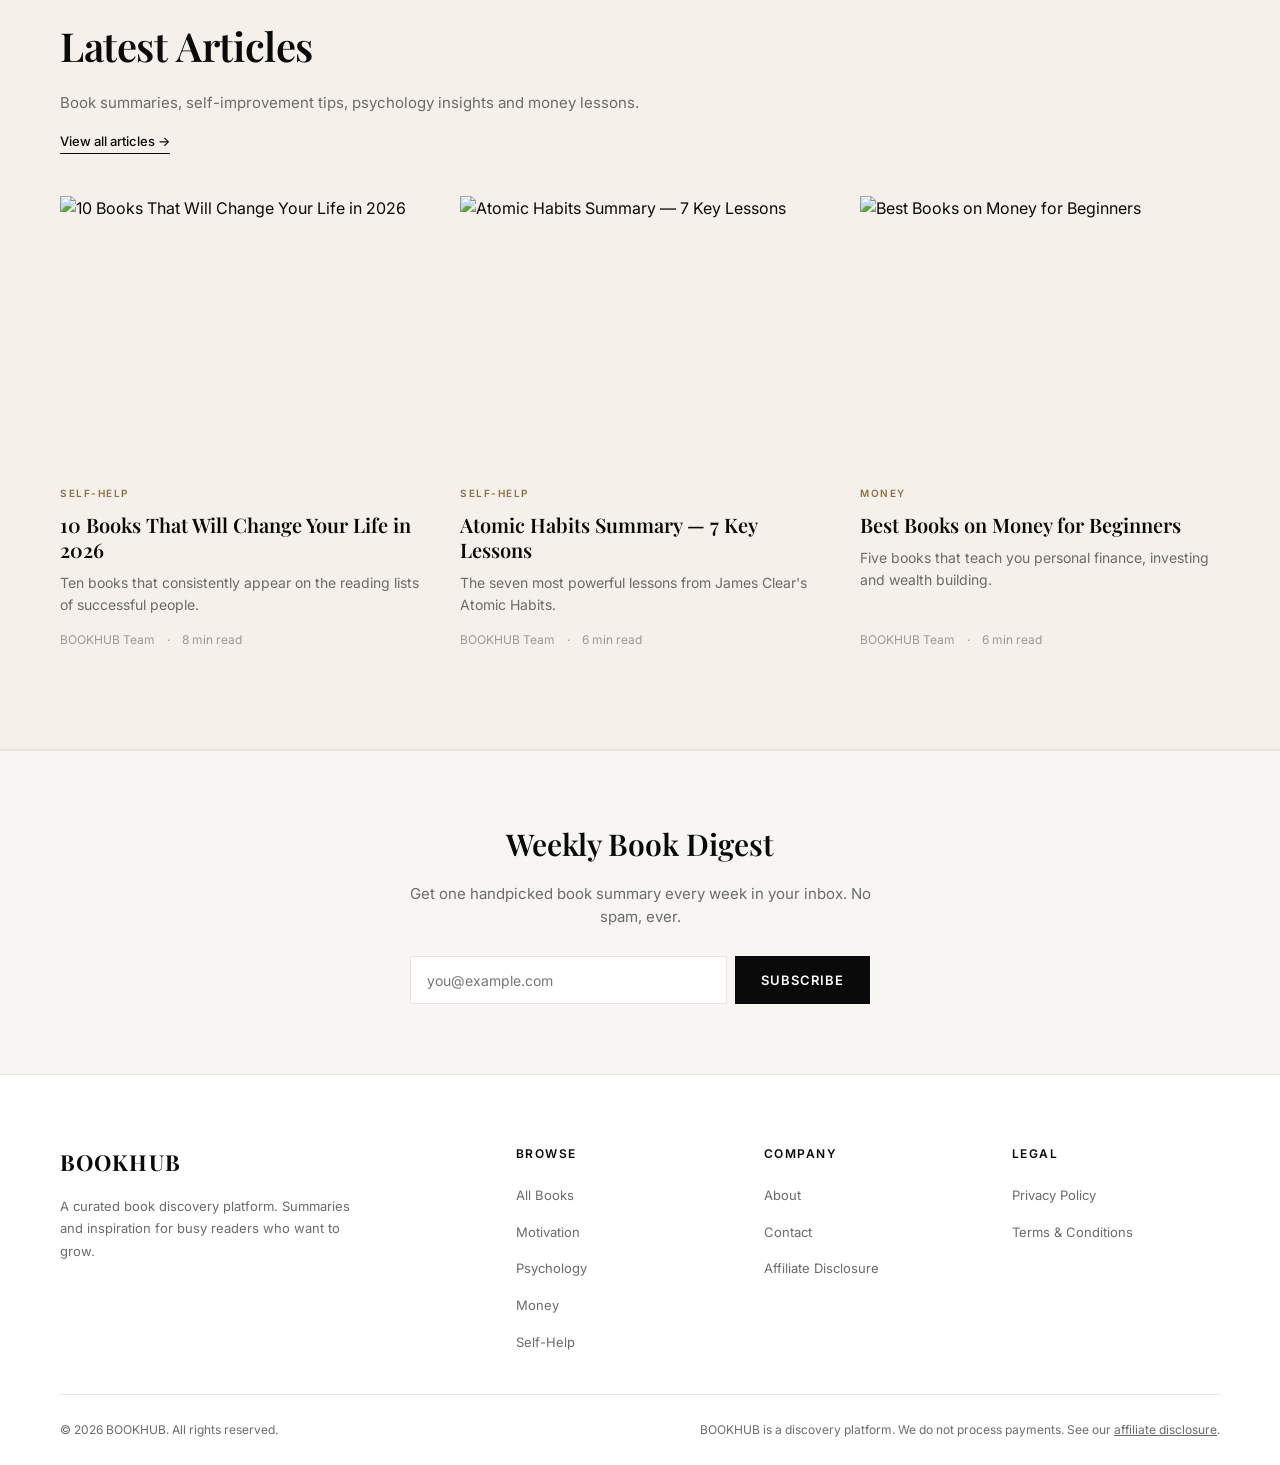
==== commit 07fb399d: "Fix formatting issue in index.html" ====
--- a/index.html
+++ b/index.html
@@ -1740,7 +1740,7 @@
   affiliateUrl: "https://temu.to/k/e4fxxqk1j53",
   featured: true,
   tags: ["psychology", "dark-psychology", "manipulation", "persuasion", "body-language"]
-  }
+  },
  {
   id: "16",
   title: "Atomic Habits (Premium Golden Foil Edition)",
